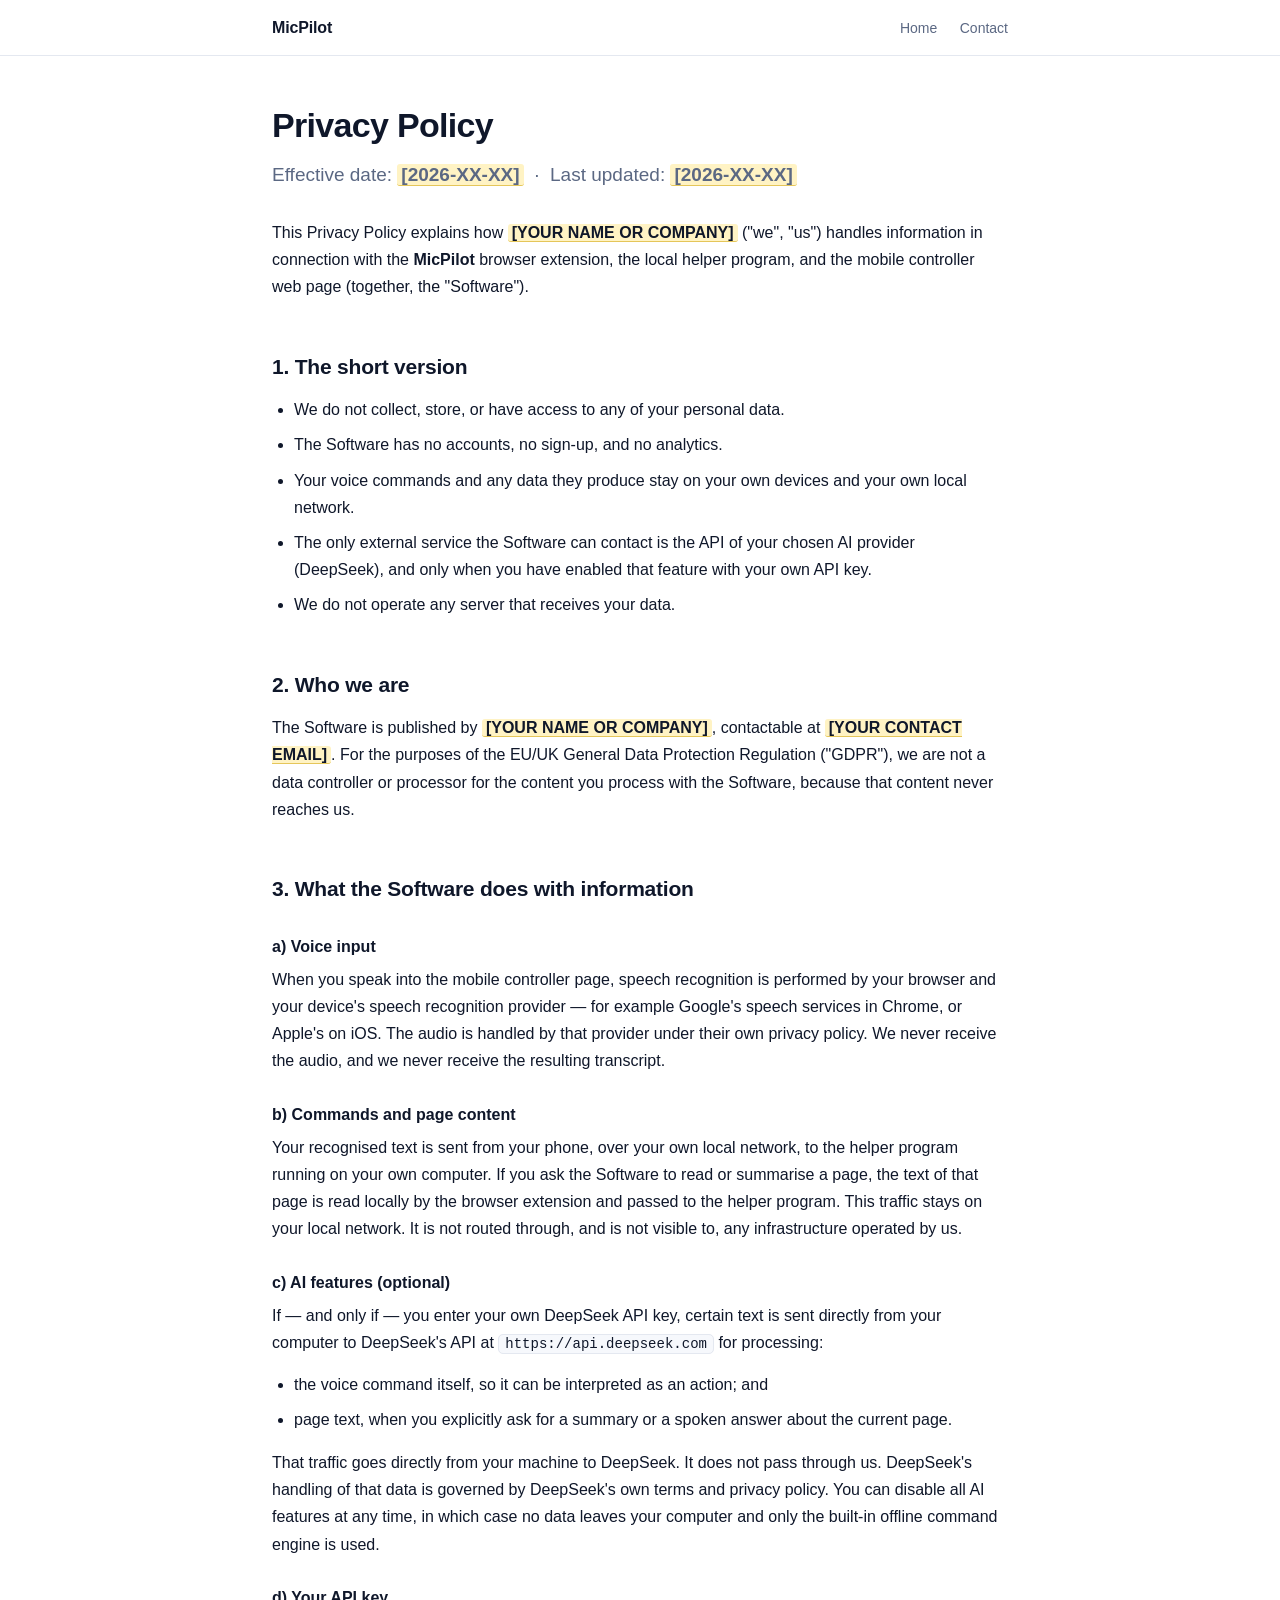
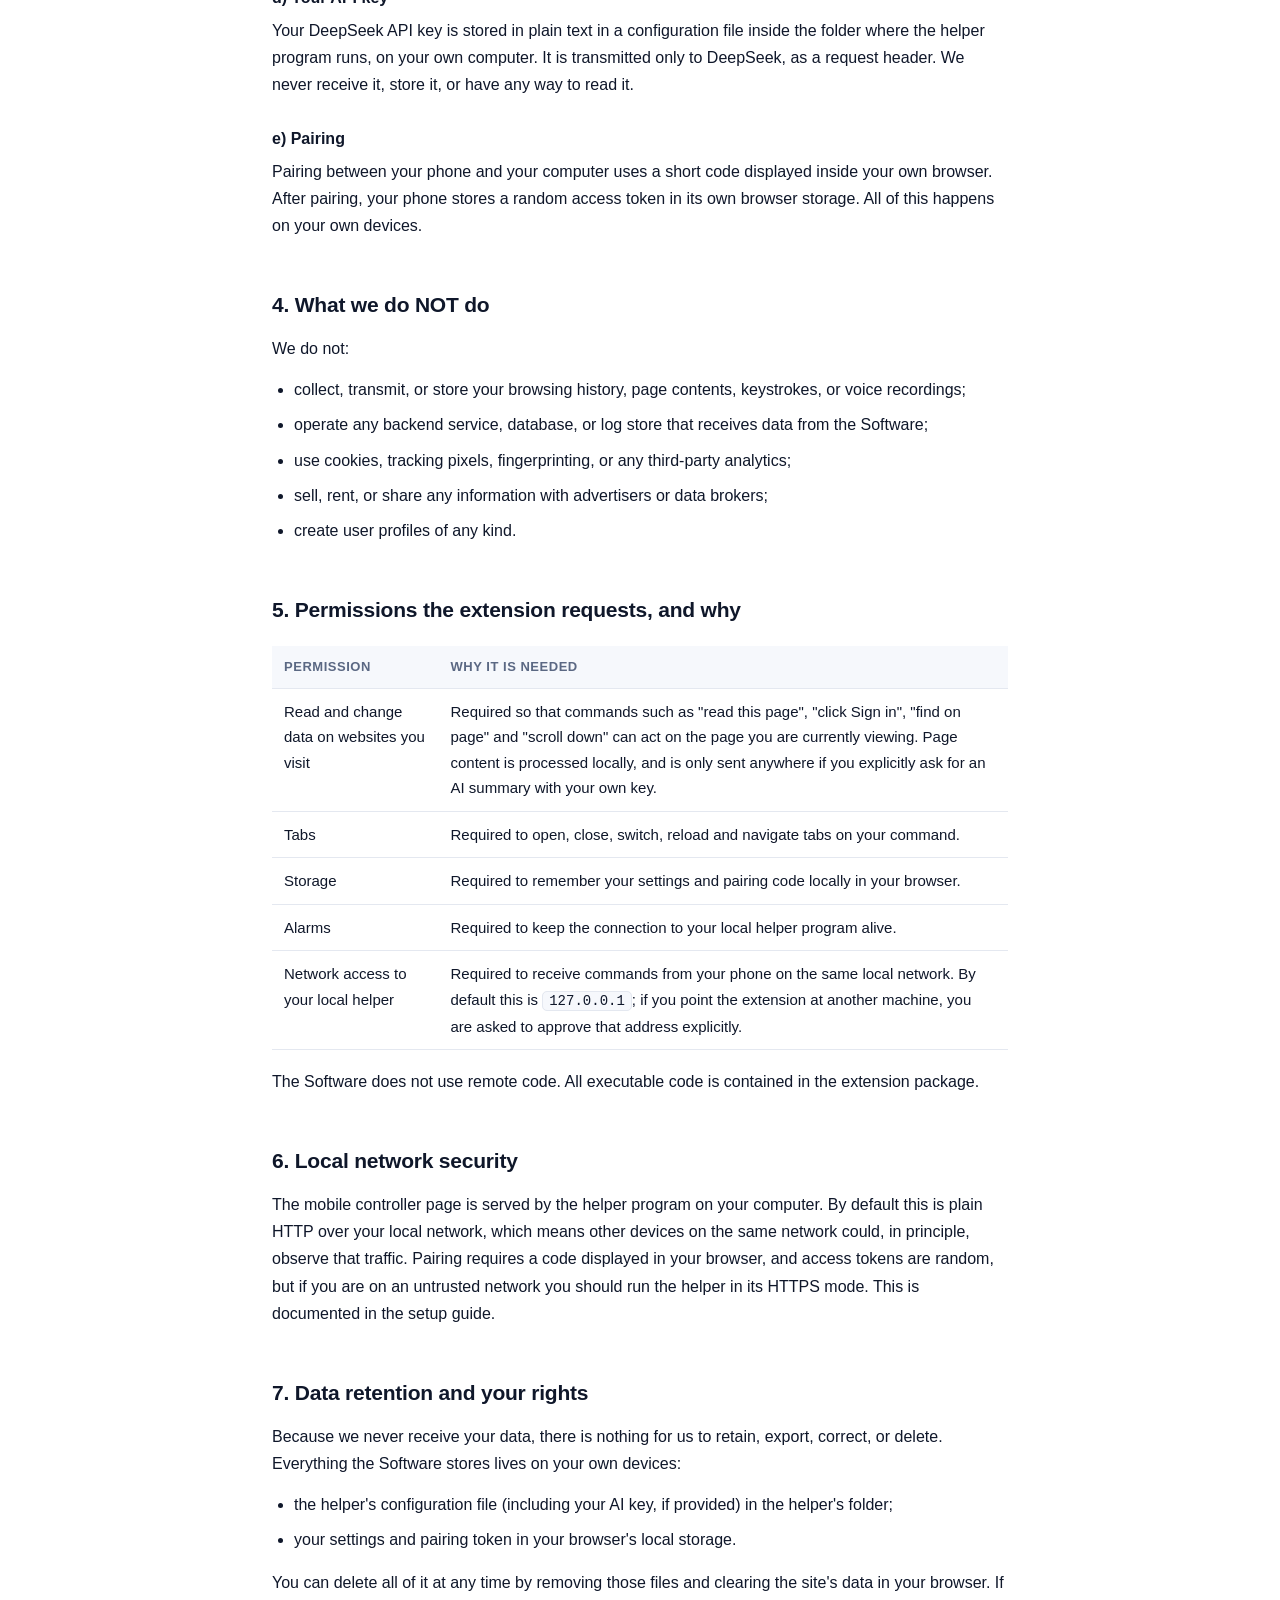
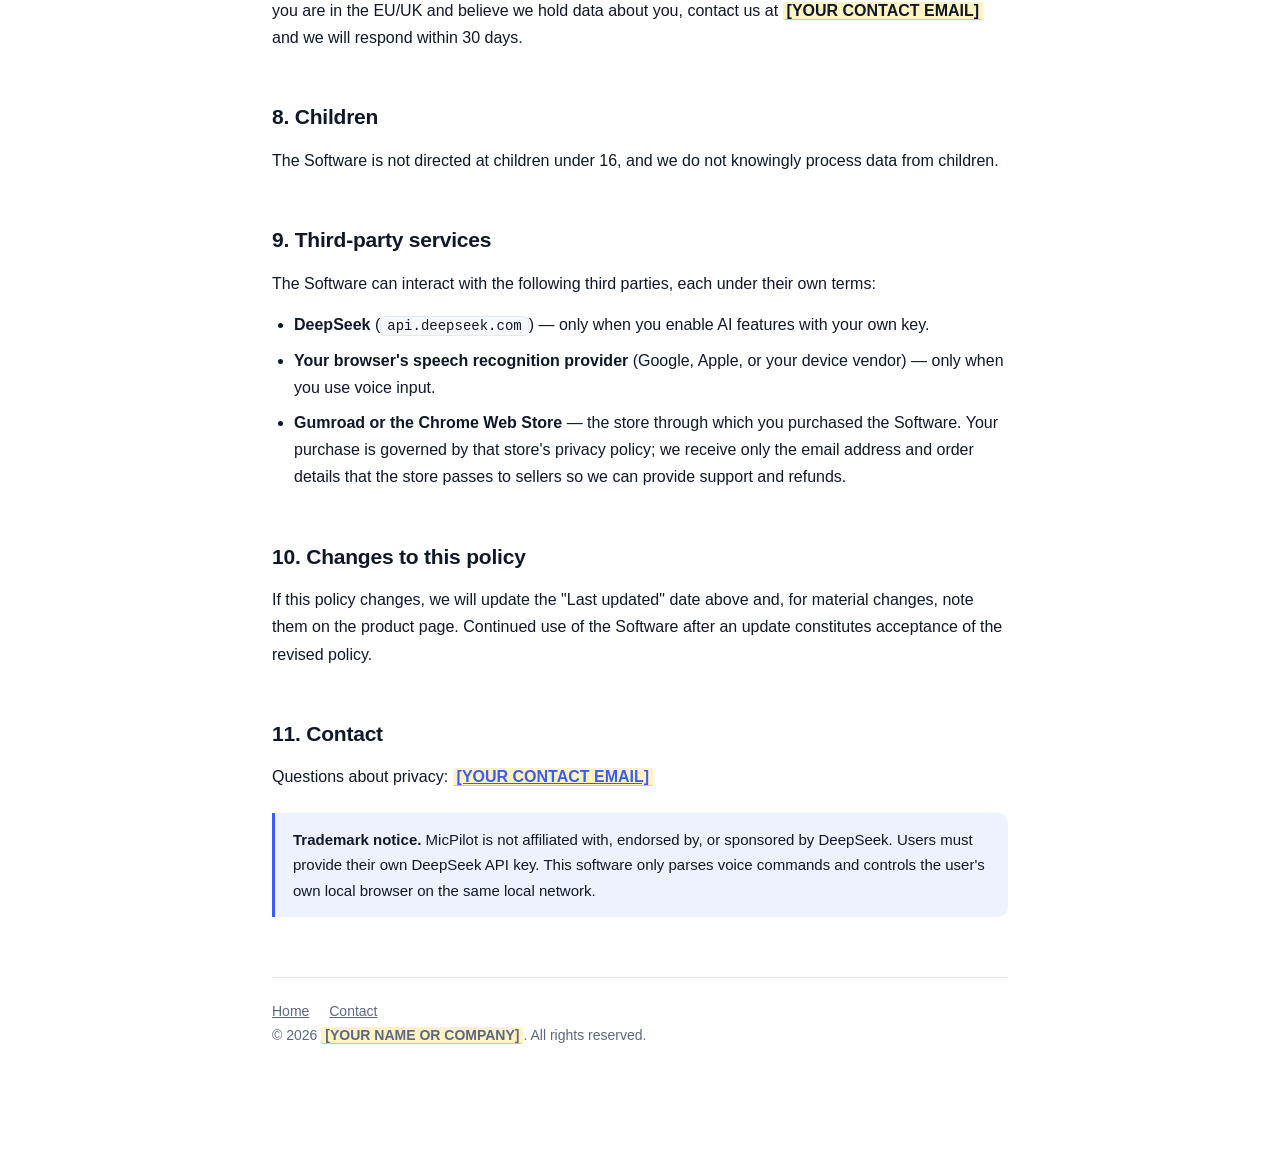
==== privacy.html @ facfee98 "Add MicPilot product page and privacy policy" ====
<!doctype html>
<html lang="en">
  <head>
    <meta charset="utf-8" />
    <meta name="viewport" content="width=device-width, initial-scale=1" />
    <title>Privacy Policy — MicPilot</title>
    <meta name="description" content="MicPilot privacy policy: no servers, no analytics, no data collection. Your voice commands and page content never leave your own devices." />
    <link rel="stylesheet" href="style.css" />
  </head>
  <!--
    BEFORE PUBLISHING, replace every highlighted placeholder:
      [YOUR NAME OR COMPANY]
      [YOUR CONTACT EMAIL]
      [2026-XX-XX]  (effective date and last-updated date)
      [PRODUCT NAME] if you rename the product
    Then delete this comment block.
  -->
  <body>
    <header class="site">
      <div class="inner">
        <span class="brand">MicPilot</span>
        <nav>
          <a href="index.html">Home</a>
          <a href="mailto:[YOUR CONTACT EMAIL]">Contact</a>
        </nav>
      </div>
    </header>

    <main class="wrap">
      <h1>Privacy Policy</h1>
      <p class="lede">
        Effective date: <span class="placeholder">[2026-XX-XX]</span> &nbsp;·&nbsp;
        Last updated: <span class="placeholder">[2026-XX-XX]</span>
      </p>

      <p>
        This Privacy Policy explains how <span class="placeholder">[YOUR NAME OR COMPANY]</span>
        ("we", "us") handles information in connection with the <strong>MicPilot</strong> browser
        extension, the local helper program, and the mobile controller web page (together, the
        "Software").
      </p>

      <h2>1. The short version</h2>
      <ul>
        <li>We do not collect, store, or have access to any of your personal data.</li>
        <li>The Software has no accounts, no sign-up, and no analytics.</li>
        <li>Your voice commands and any data they produce stay on your own devices and your own local network.</li>
        <li>The only external service the Software can contact is the API of your chosen AI provider (DeepSeek), and only when you have enabled that feature with your own API key.</li>
        <li>We do not operate any server that receives your data.</li>
      </ul>

      <h2>2. Who we are</h2>
      <p>
        The Software is published by <span class="placeholder">[YOUR NAME OR COMPANY]</span>,
        contactable at <span class="placeholder">[YOUR CONTACT EMAIL]</span>. For the purposes of the
        EU/UK General Data Protection Regulation ("GDPR"), we are not a data controller or processor for
        the content you process with the Software, because that content never reaches us.
      </p>

      <h2>3. What the Software does with information</h2>

      <h3>a) Voice input</h3>
      <p>
        When you speak into the mobile controller page, speech recognition is performed by your browser
        and your device's speech recognition provider — for example Google's speech services in Chrome, or
        Apple's on iOS. The audio is handled by that provider under their own privacy policy. We never
        receive the audio, and we never receive the resulting transcript.
      </p>

      <h3>b) Commands and page content</h3>
      <p>
        Your recognised text is sent from your phone, over your own local network, to the helper program
        running on your own computer. If you ask the Software to read or summarise a page, the text of
        that page is read locally by the browser extension and passed to the helper program. This traffic
        stays on your local network. It is not routed through, and is not visible to, any infrastructure
        operated by us.
      </p>

      <h3>c) AI features (optional)</h3>
      <p>
        If — and only if — you enter your own DeepSeek API key, certain text is sent directly from your
        computer to DeepSeek's API at <code>https://api.deepseek.com</code> for processing:
      </p>
      <ul>
        <li>the voice command itself, so it can be interpreted as an action; and</li>
        <li>page text, when you explicitly ask for a summary or a spoken answer about the current page.</li>
      </ul>
      <p>
        That traffic goes directly from your machine to DeepSeek. It does not pass through us. DeepSeek's
        handling of that data is governed by DeepSeek's own terms and privacy policy. You can disable all
        AI features at any time, in which case no data leaves your computer and only the built-in offline
        command engine is used.
      </p>

      <h3>d) Your API key</h3>
      <p>
        Your DeepSeek API key is stored in plain text in a configuration file inside the folder where the
        helper program runs, on your own computer. It is transmitted only to DeepSeek, as a request
        header. We never receive it, store it, or have any way to read it.
      </p>

      <h3>e) Pairing</h3>
      <p>
        Pairing between your phone and your computer uses a short code displayed inside your own browser.
        After pairing, your phone stores a random access token in its own browser storage. All of this
        happens on your own devices.
      </p>

      <h2>4. What we do NOT do</h2>
      <p>We do not:</p>
      <ul>
        <li>collect, transmit, or store your browsing history, page contents, keystrokes, or voice recordings;</li>
        <li>operate any backend service, database, or log store that receives data from the Software;</li>
        <li>use cookies, tracking pixels, fingerprinting, or any third-party analytics;</li>
        <li>sell, rent, or share any information with advertisers or data brokers;</li>
        <li>create user profiles of any kind.</li>
      </ul>

      <h2>5. Permissions the extension requests, and why</h2>
      <table>
        <thead>
          <tr>
            <th>Permission</th>
            <th>Why it is needed</th>
          </tr>
        </thead>
        <tbody>
          <tr>
            <td>Read and change data on websites you visit</td>
            <td>
              Required so that commands such as "read this page", "click Sign in", "find on page" and
              "scroll down" can act on the page you are currently viewing. Page content is processed
              locally, and is only sent anywhere if you explicitly ask for an AI summary with your own key.
            </td>
          </tr>
          <tr>
            <td>Tabs</td>
            <td>Required to open, close, switch, reload and navigate tabs on your command.</td>
          </tr>
          <tr>
            <td>Storage</td>
            <td>Required to remember your settings and pairing code locally in your browser.</td>
          </tr>
          <tr>
            <td>Alarms</td>
            <td>Required to keep the connection to your local helper program alive.</td>
          </tr>
          <tr>
            <td>Network access to your local helper</td>
            <td>
              Required to receive commands from your phone on the same local network. By default this is
              <code>127.0.0.1</code>; if you point the extension at another machine, you are asked to
              approve that address explicitly.
            </td>
          </tr>
        </tbody>
      </table>
      <p>
        The Software does not use remote code. All executable code is contained in the extension package.
      </p>

      <h2>6. Local network security</h2>
      <p>
        The mobile controller page is served by the helper program on your computer. By default this is
        plain HTTP over your local network, which means other devices on the same network could, in
        principle, observe that traffic. Pairing requires a code displayed in your browser, and access
        tokens are random, but if you are on an untrusted network you should run the helper in its HTTPS
        mode. This is documented in the setup guide.
      </p>

      <h2>7. Data retention and your rights</h2>
      <p>
        Because we never receive your data, there is nothing for us to retain, export, correct, or delete.
        Everything the Software stores lives on your own devices:
      </p>
      <ul>
        <li>the helper's configuration file (including your AI key, if provided) in the helper's folder;</li>
        <li>your settings and pairing token in your browser's local storage.</li>
      </ul>
      <p>
        You can delete all of it at any time by removing those files and clearing the site's data in your
        browser. If you are in the EU/UK and believe we hold data about you, contact us at
        <span class="placeholder">[YOUR CONTACT EMAIL]</span> and we will respond within 30 days.
      </p>

      <h2>8. Children</h2>
      <p>
        The Software is not directed at children under 16, and we do not knowingly process data from
        children.
      </p>

      <h2>9. Third-party services</h2>
      <p>The Software can interact with the following third parties, each under their own terms:</p>
      <ul>
        <li>
          <strong>DeepSeek</strong> (<code>api.deepseek.com</code>) — only when you enable AI features
          with your own key.
        </li>
        <li>
          <strong>Your browser's speech recognition provider</strong> (Google, Apple, or your device
          vendor) — only when you use voice input.
        </li>
        <li>
          <strong>Gumroad or the Chrome Web Store</strong> — the store through which you purchased the
          Software. Your purchase is governed by that store's privacy policy; we receive only the email
          address and order details that the store passes to sellers so we can provide support and
          refunds.
        </li>
      </ul>

      <h2>10. Changes to this policy</h2>
      <p>
        If this policy changes, we will update the "Last updated" date above and, for material changes,
        note them on the product page. Continued use of the Software after an update constitutes
        acceptance of the revised policy.
      </p>

      <h2>11. Contact</h2>
      <p>
        Questions about privacy:
        <a href="mailto:[YOUR CONTACT EMAIL]"><span class="placeholder">[YOUR CONTACT EMAIL]</span></a>
      </p>

      <div class="notice">
        <strong>Trademark notice.</strong> MicPilot is not affiliated with, endorsed by, or sponsored by
        DeepSeek. Users must provide their own DeepSeek API key. This software only parses voice commands
        and controls the user's own local browser on the same local network.
      </div>

      <footer class="site">
        <a href="index.html">Home</a>
        <a href="mailto:[YOUR CONTACT EMAIL]">Contact</a>
        <p class="small">© <span id="year">2026</span> <span class="placeholder">[YOUR NAME OR COMPANY]</span>. All rights reserved.</p>
      </footer>
    </main>

    <script>
      document.getElementById('year').textContent = new Date().getFullYear();
    </script>
  </body>
</html>
---- style.css ----
:root {
  --ink: #0f172a;
  --muted: #5b6883;
  --line: #e4e8f0;
  --bg: #ffffff;
  --soft: #f6f8fc;
  --accent: #3b5bfd;
  --accent-soft: #eef2ff;
  --mark: #fff3c4;
}

* {
  box-sizing: border-box;
}

html {
  scroll-behavior: smooth;
}

body {
  margin: 0;
  background: var(--bg);
  color: var(--ink);
  font-family: -apple-system, BlinkMacSystemFont, 'Segoe UI', Roboto, 'Helvetica Neue', Arial, sans-serif;
  font-size: 16px;
  line-height: 1.7;
  -webkit-font-smoothing: antialiased;
}

.wrap {
  max-width: 780px;
  margin: 0 auto;
  padding: 40px 22px 90px;
}

header.site {
  border-bottom: 1px solid var(--line);
  background: rgba(255, 255, 255, 0.9);
  backdrop-filter: blur(8px);
  position: sticky;
  top: 0;
  z-index: 10;
}

header.site .inner {
  max-width: 780px;
  margin: 0 auto;
  padding: 14px 22px;
  display: flex;
  align-items: center;
  justify-content: space-between;
  gap: 16px;
}

.brand {
  font-weight: 700;
  letter-spacing: -0.01em;
}

nav a {
  color: var(--muted);
  text-decoration: none;
  font-size: 14px;
  margin-left: 18px;
}

nav a:hover {
  color: var(--accent);
}

h1 {
  font-size: 34px;
  line-height: 1.25;
  letter-spacing: -0.02em;
  margin: 8px 0 12px;
}

h2 {
  font-size: 21px;
  letter-spacing: -0.01em;
  margin: 40px 0 12px;
  padding-top: 8px;
}

h3 {
  font-size: 16px;
  margin: 26px 0 6px;
}

p {
  margin: 0 0 14px;
}

.lede {
  font-size: 19px;
  color: var(--muted);
  margin-bottom: 28px;
}

.muted {
  color: var(--muted);
}

.small {
  font-size: 14px;
}

ul,
ol {
  padding-left: 22px;
  margin: 0 0 16px;
}

li {
  margin-bottom: 8px;
}

li > strong {
  color: var(--ink);
}

a {
  color: var(--accent);
}

.cta-row {
  display: flex;
  flex-wrap: wrap;
  gap: 12px;
  margin: 28px 0 8px;
}

.btn {
  display: inline-block;
  padding: 13px 24px;
  border-radius: 11px;
  font-weight: 600;
  font-size: 15px;
  text-decoration: none;
  border: 1px solid transparent;
}

.btn.primary {
  background: var(--accent);
  color: #fff;
}

.btn.ghost {
  border-color: var(--line);
  color: var(--ink);
  background: #fff;
}

.card {
  background: var(--soft);
  border: 1px solid var(--line);
  border-radius: 14px;
  padding: 20px 22px;
  margin: 22px 0;
}

.card h3 {
  margin-top: 0;
}

.grid {
  display: grid;
  grid-template-columns: repeat(auto-fit, minmax(220px, 1fr));
  gap: 14px;
  margin: 20px 0;
}

.grid .card {
  margin: 0;
}

.pill {
  display: inline-block;
  background: var(--accent-soft);
  color: var(--accent);
  border-radius: 999px;
  padding: 3px 12px;
  font-size: 13px;
  font-weight: 600;
  margin-bottom: 14px;
}

.placeholder {
  background: var(--mark);
  border-bottom: 1px solid #e5c65a;
  padding: 0 4px;
  border-radius: 3px;
  font-weight: 600;
}

.notice {
  border-left: 3px solid var(--accent);
  background: var(--accent-soft);
  padding: 14px 18px;
  border-radius: 0 10px 10px 0;
  margin: 22px 0;
  font-size: 15px;
}

table {
  width: 100%;
  border-collapse: collapse;
  margin: 18px 0;
  font-size: 15px;
}

th,
td {
  text-align: left;
  padding: 10px 12px;
  border-bottom: 1px solid var(--line);
  vertical-align: top;
}

th {
  background: var(--soft);
  font-size: 13px;
  text-transform: uppercase;
  letter-spacing: 0.04em;
  color: var(--muted);
}

code {
  background: var(--soft);
  border: 1px solid var(--line);
  border-radius: 5px;
  padding: 1px 6px;
  font-size: 14px;
  font-family: ui-monospace, SFMono-Regular, Menlo, Consolas, monospace;
}

footer.site {
  border-top: 1px solid var(--line);
  margin-top: 60px;
  padding-top: 22px;
  color: var(--muted);
  font-size: 14px;
}

footer.site a {
  color: var(--muted);
  margin-right: 16px;
}

@media (max-width: 560px) {
  h1 {
    font-size: 27px;
  }
  .lede {
    font-size: 17px;
  }
  .wrap {
    padding: 28px 18px 70px;
  }
  nav a {
    margin-left: 12px;
  }
}
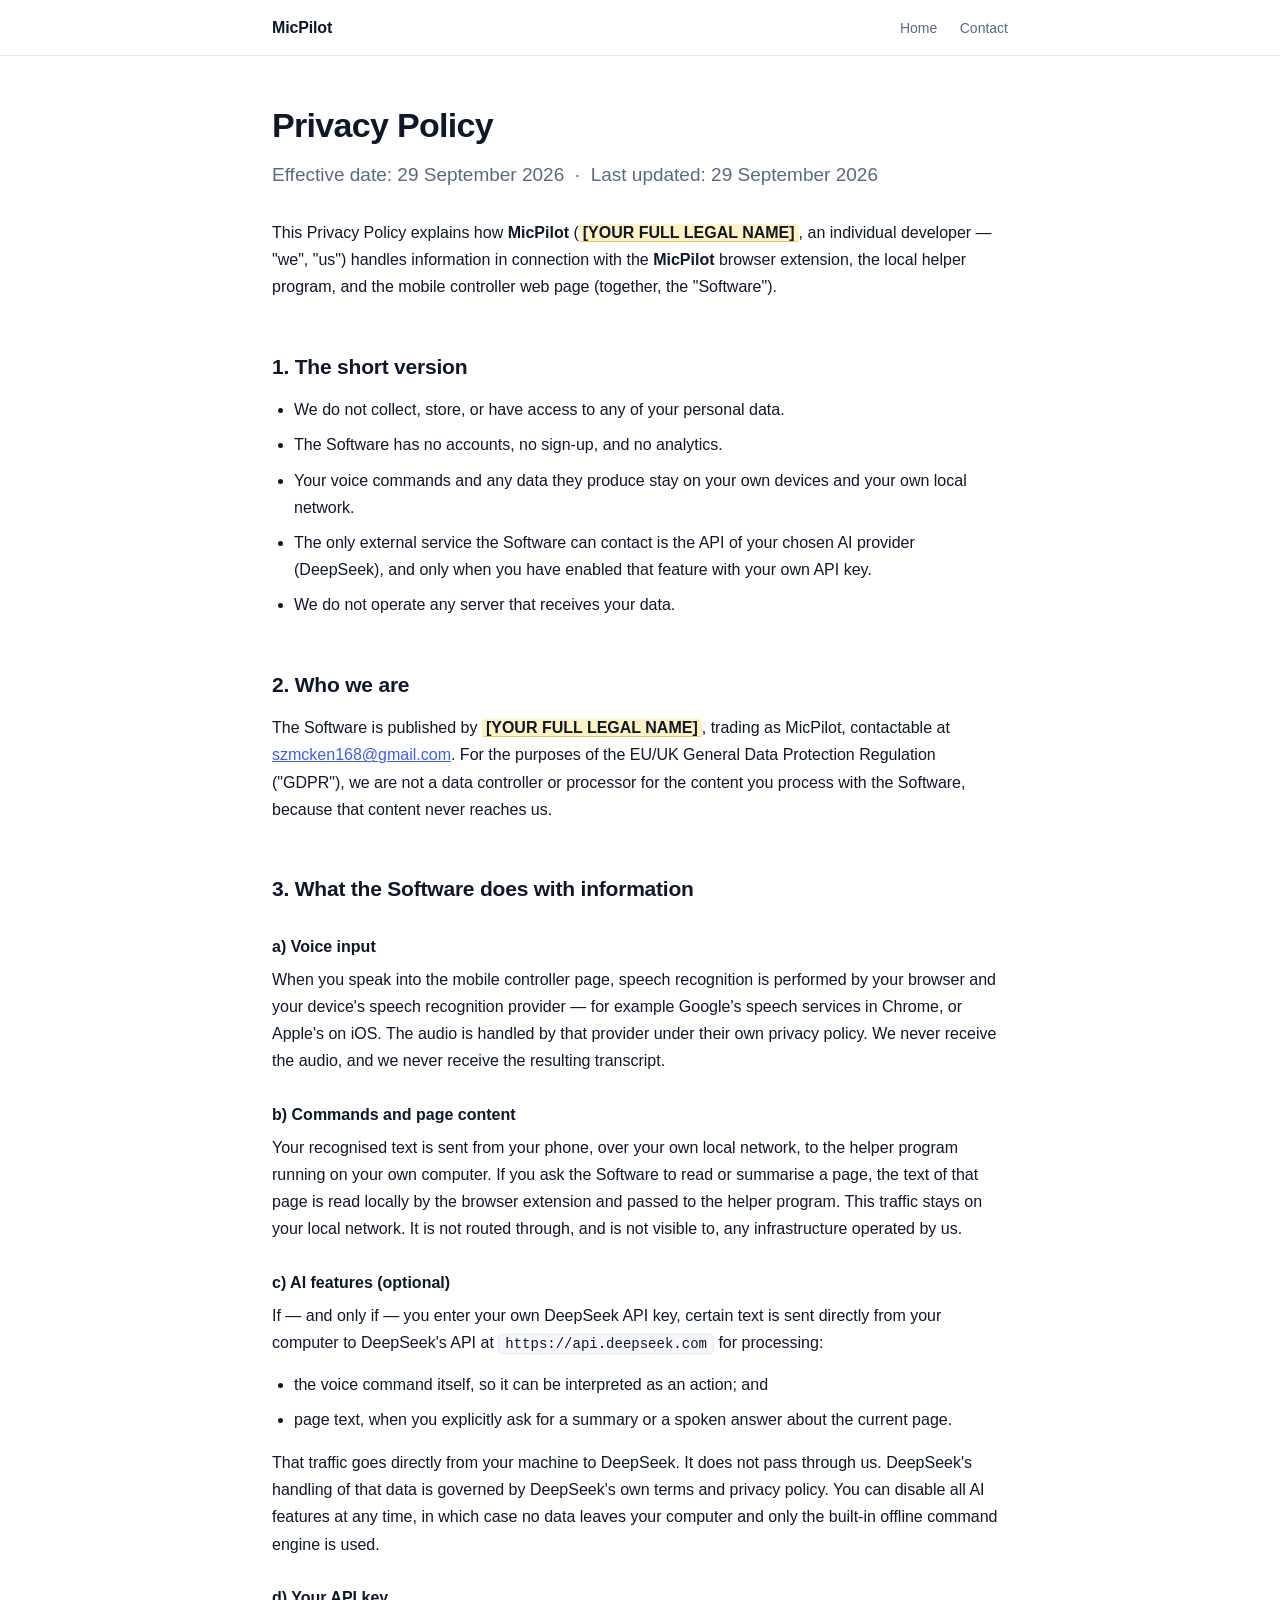
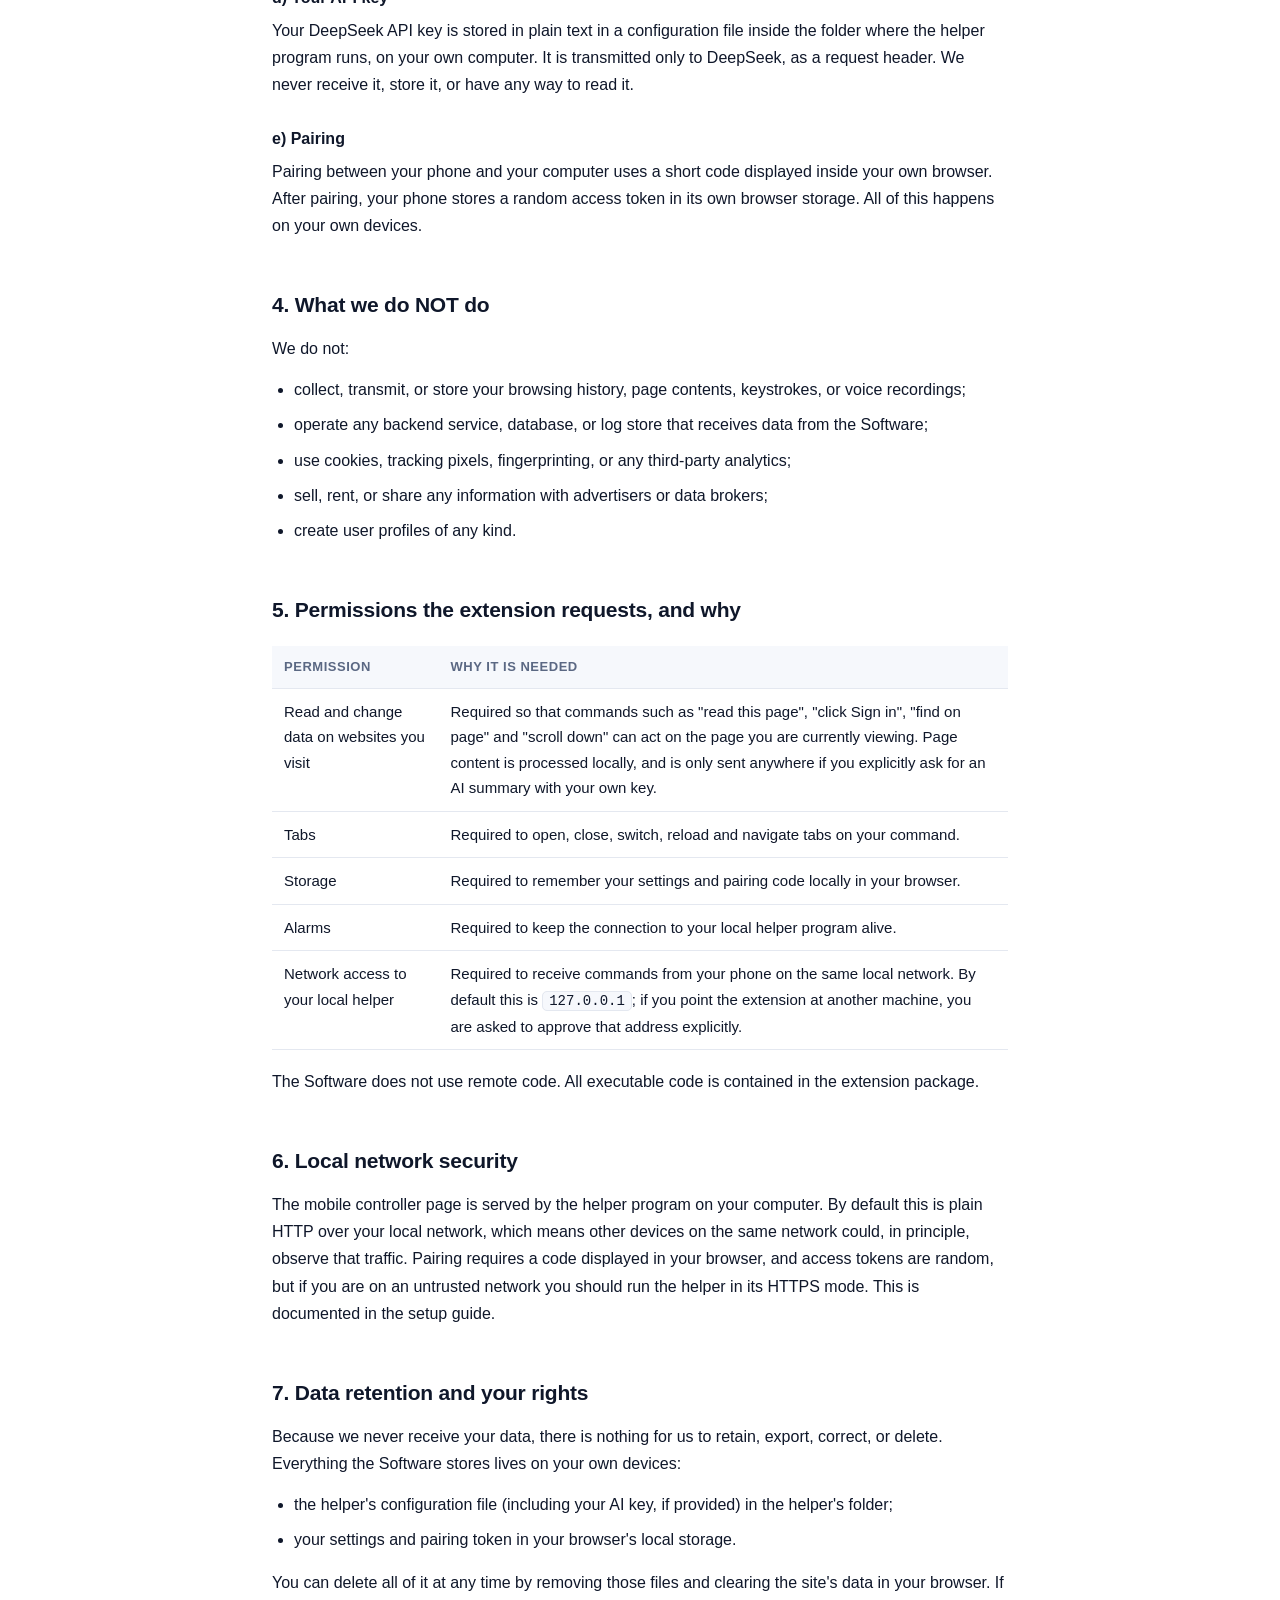
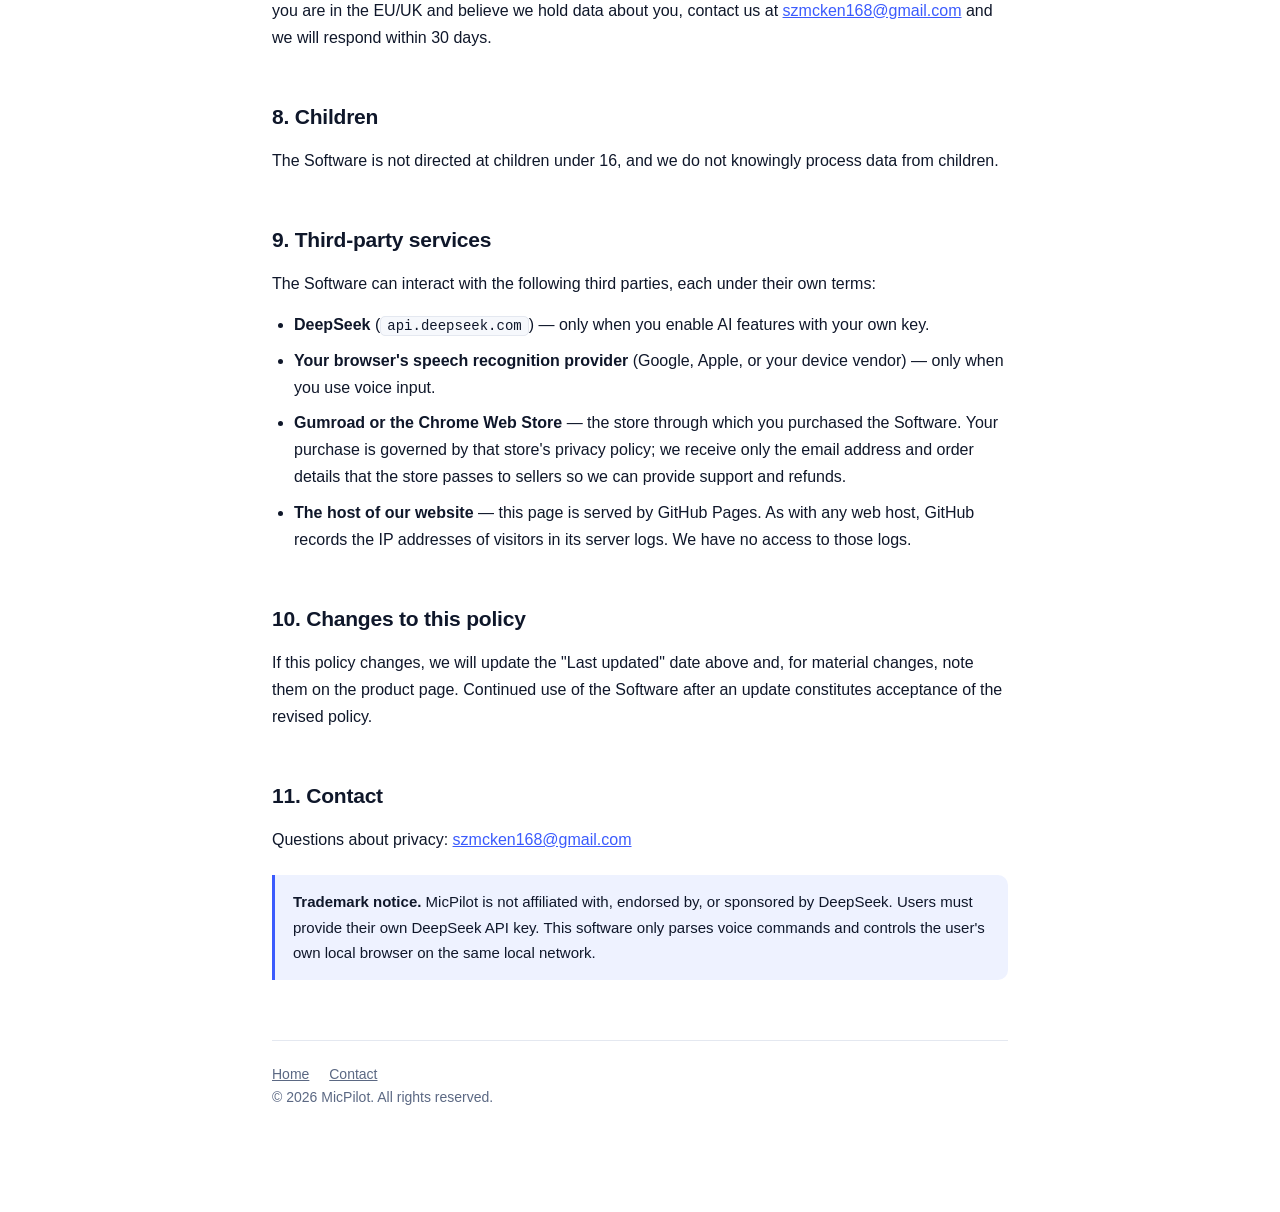
==== commit 81c9b35c: "Fill in publisher contact and refund terms; add web host disclosure" ====
--- a/privacy.html
+++ b/privacy.html
@@ -7,21 +7,13 @@
     <meta name="description" content="MicPilot privacy policy: no servers, no analytics, no data collection. Your voice commands and page content never leave your own devices." />
     <link rel="stylesheet" href="style.css" />
   </head>
-  <!--
-    BEFORE PUBLISHING, replace every highlighted placeholder:
-      [YOUR NAME OR COMPANY]
-      [YOUR CONTACT EMAIL]
-      [2026-XX-XX]  (effective date and last-updated date)
-      [PRODUCT NAME] if you rename the product
-    Then delete this comment block.
-  -->
   <body>
     <header class="site">
       <div class="inner">
         <span class="brand">MicPilot</span>
         <nav>
           <a href="index.html">Home</a>
-          <a href="mailto:[YOUR CONTACT EMAIL]">Contact</a>
+          <a href="mailto:szmcken168@gmail.com">Contact</a>
         </nav>
       </div>
     </header>
@@ -29,13 +21,14 @@
     <main class="wrap">
       <h1>Privacy Policy</h1>
       <p class="lede">
-        Effective date: <span class="placeholder">[2026-XX-XX]</span> &nbsp;·&nbsp;
-        Last updated: <span class="placeholder">[2026-XX-XX]</span>
-      </p>
-
-      <p>
-        This Privacy Policy explains how <span class="placeholder">[YOUR NAME OR COMPANY]</span>
-        ("we", "us") handles information in connection with the <strong>MicPilot</strong> browser
+        Effective date: 29 September 2026 &nbsp;·&nbsp;
+        Last updated: 29 September 2026
+      </p>
+
+      <p>
+        This Privacy Policy explains how <strong>MicPilot</strong>
+        (<span class="placeholder">[YOUR FULL LEGAL NAME]</span>, an individual developer — "we", "us")
+        handles information in connection with the <strong>MicPilot</strong> browser
         extension, the local helper program, and the mobile controller web page (together, the
         "Software").
       </p>
@@ -51,8 +44,9 @@
 
       <h2>2. Who we are</h2>
       <p>
-        The Software is published by <span class="placeholder">[YOUR NAME OR COMPANY]</span>,
-        contactable at <span class="placeholder">[YOUR CONTACT EMAIL]</span>. For the purposes of the
+        The Software is published by <span class="placeholder">[YOUR FULL LEGAL NAME]</span>,
+        trading as MicPilot, contactable at <a href="mailto:szmcken168@gmail.com">szmcken168@gmail.com</a>.
+        For the purposes of the
         EU/UK General Data Protection Regulation ("GDPR"), we are not a data controller or processor for
         the content you process with the Software, because that content never reaches us.
       </p>
@@ -180,7 +174,7 @@
       <p>
         You can delete all of it at any time by removing those files and clearing the site's data in your
         browser. If you are in the EU/UK and believe we hold data about you, contact us at
-        <span class="placeholder">[YOUR CONTACT EMAIL]</span> and we will respond within 30 days.
+        <a href="mailto:szmcken168@gmail.com">szmcken168@gmail.com</a> and we will respond within 30 days.
       </p>
 
       <h2>8. Children</h2>
@@ -206,6 +200,11 @@
           address and order details that the store passes to sellers so we can provide support and
           refunds.
         </li>
+        <li>
+          <strong>The host of our website</strong> — this page is served by GitHub Pages. As with any
+          web host, GitHub records the IP addresses of visitors in its server logs. We have no access
+          to those logs.
+        </li>
       </ul>
 
       <h2>10. Changes to this policy</h2>
@@ -218,7 +217,7 @@
       <h2>11. Contact</h2>
       <p>
         Questions about privacy:
-        <a href="mailto:[YOUR CONTACT EMAIL]"><span class="placeholder">[YOUR CONTACT EMAIL]</span></a>
+        <a href="mailto:szmcken168@gmail.com">szmcken168@gmail.com</a>
       </p>
 
       <div class="notice">
@@ -229,8 +228,8 @@
 
       <footer class="site">
         <a href="index.html">Home</a>
-        <a href="mailto:[YOUR CONTACT EMAIL]">Contact</a>
-        <p class="small">© <span id="year">2026</span> <span class="placeholder">[YOUR NAME OR COMPANY]</span>. All rights reserved.</p>
+        <a href="mailto:szmcken168@gmail.com">Contact</a>
+        <p class="small">© <span id="year">2026</span> MicPilot. All rights reserved.</p>
       </footer>
     </main>
 
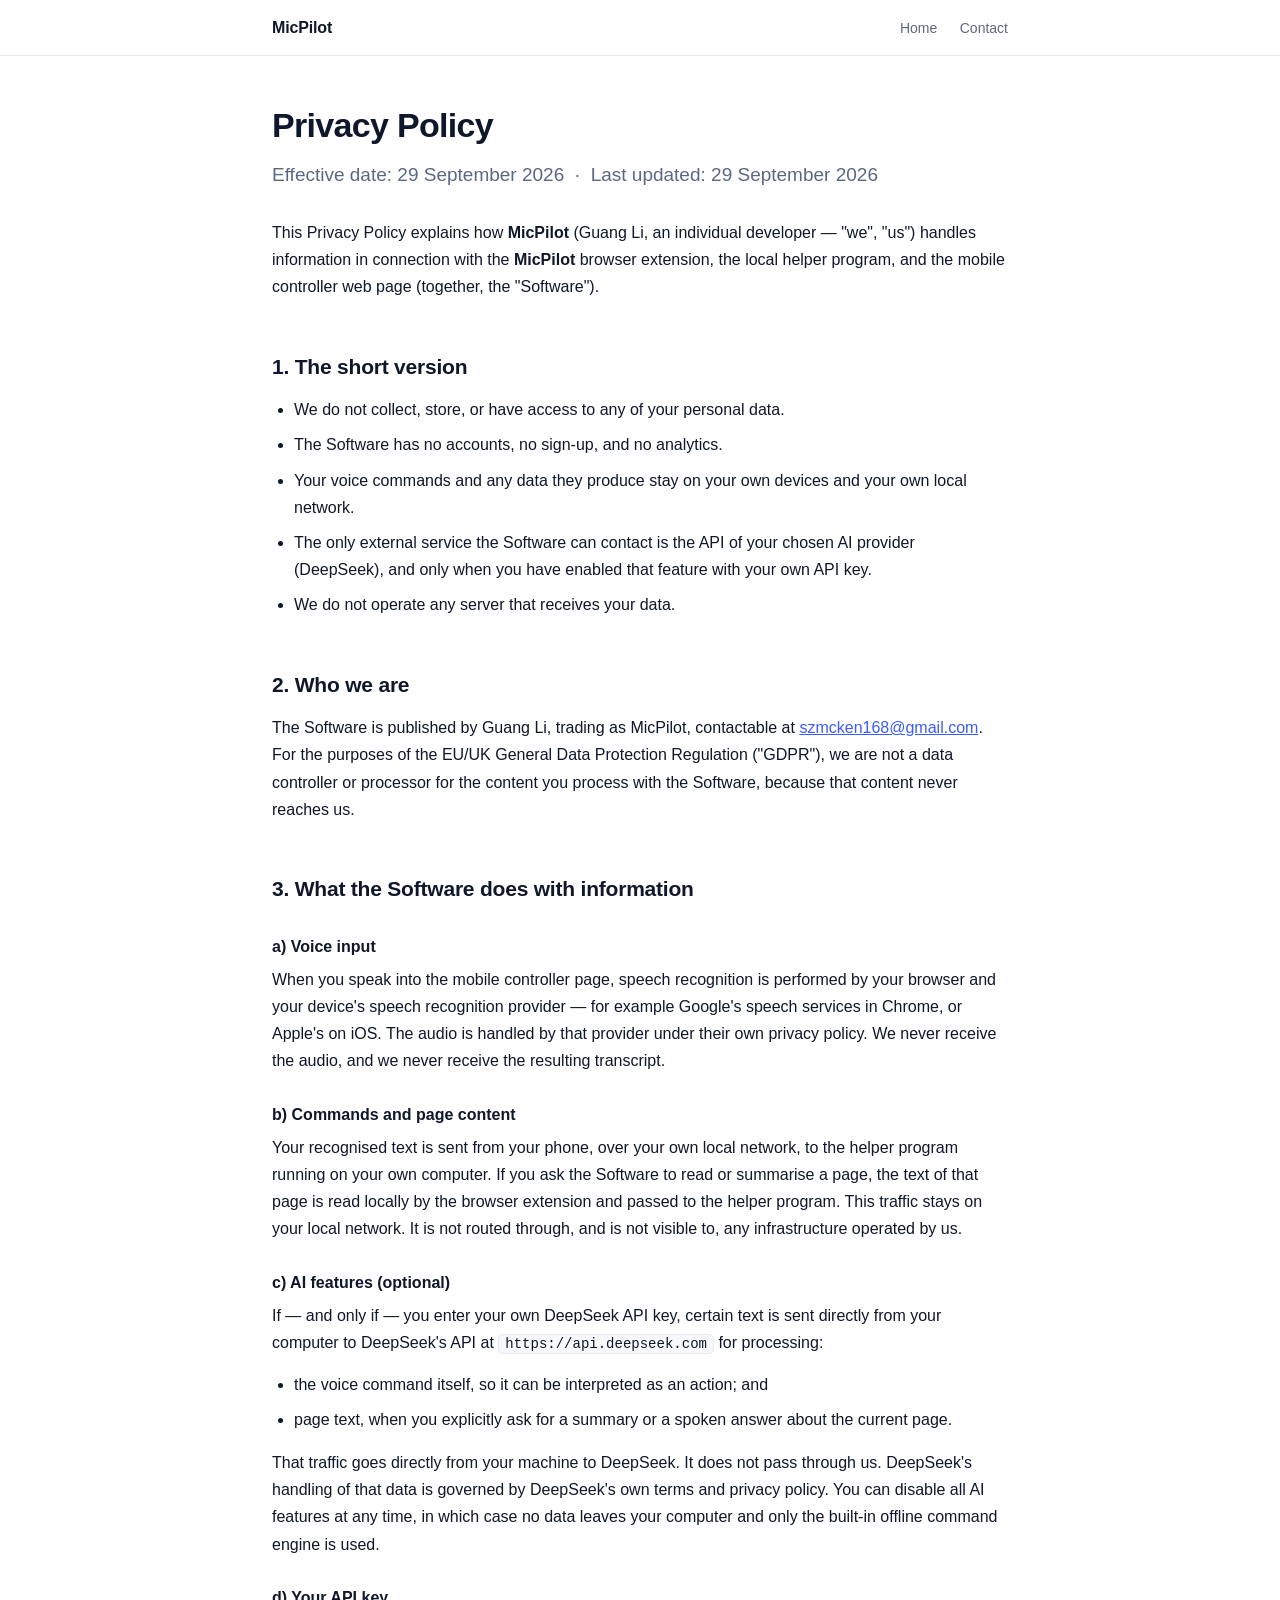
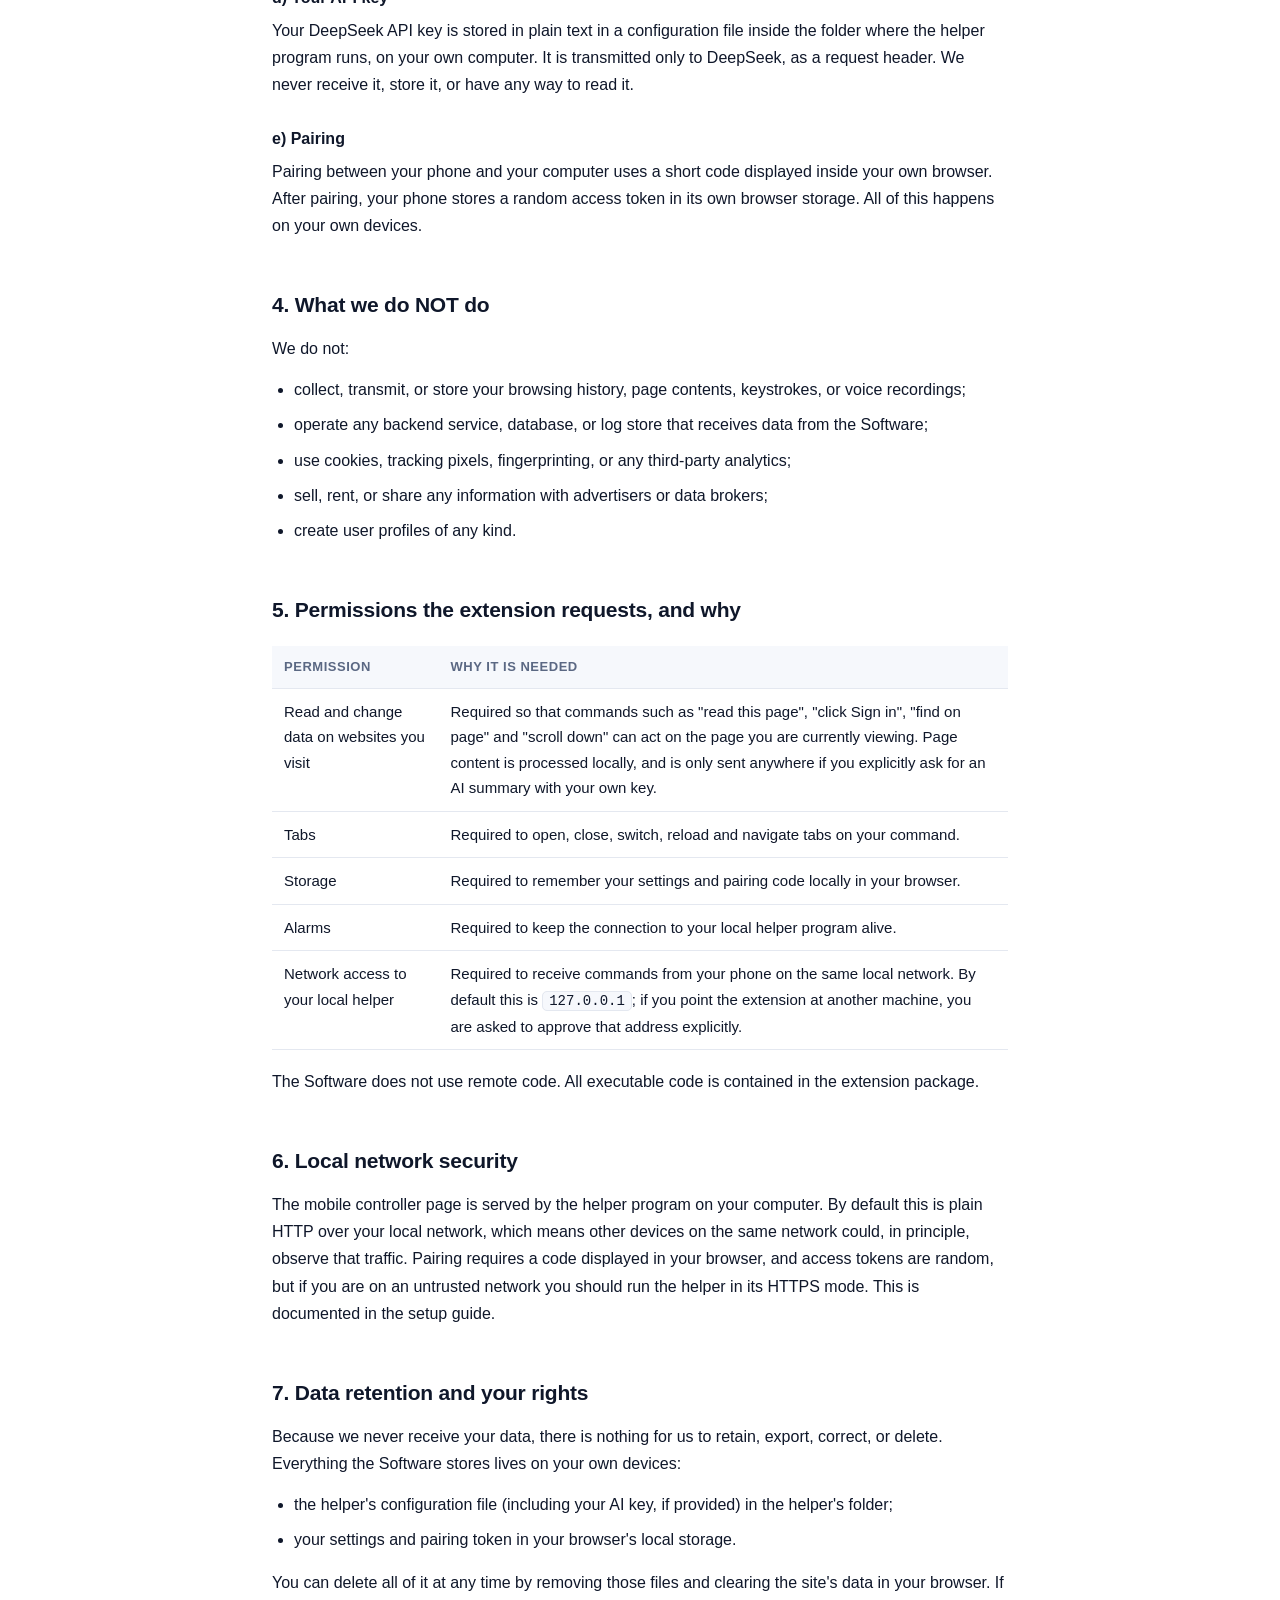
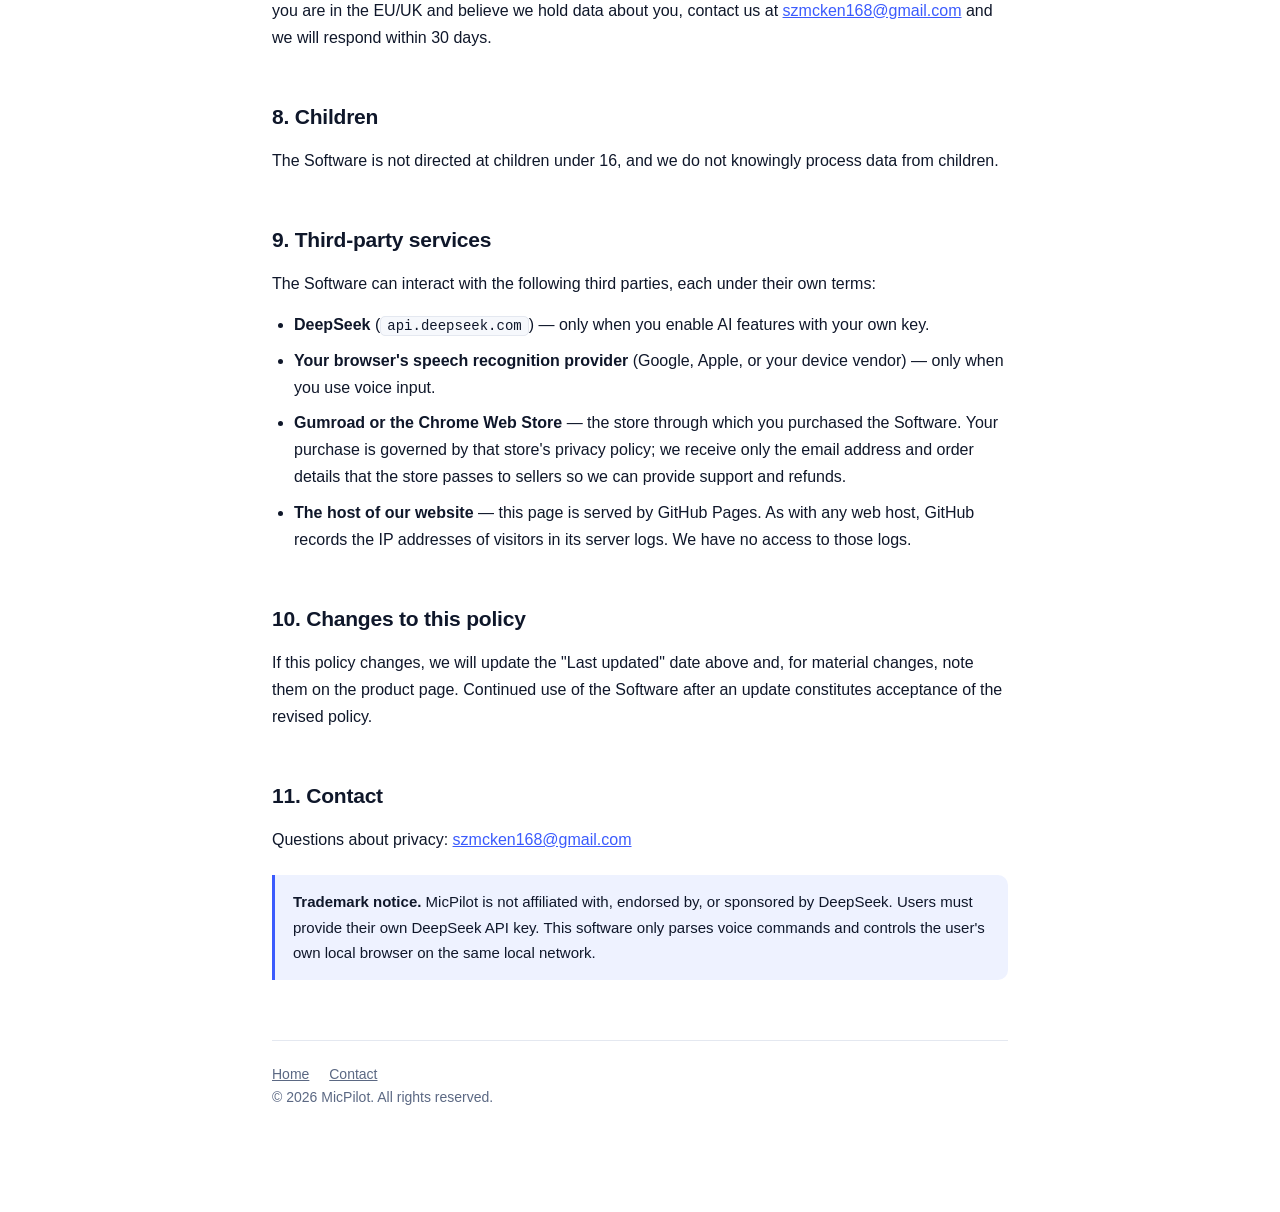
==== commit 3f393f05: "Fill in publisher name (Guang Li)" ====
--- a/privacy.html
+++ b/privacy.html
@@ -27,7 +27,7 @@
 
       <p>
         This Privacy Policy explains how <strong>MicPilot</strong>
-        (<span class="placeholder">[YOUR FULL LEGAL NAME]</span>, an individual developer — "we", "us")
+        (Guang Li, an individual developer — "we", "us")
         handles information in connection with the <strong>MicPilot</strong> browser
         extension, the local helper program, and the mobile controller web page (together, the
         "Software").
@@ -44,7 +44,7 @@
 
       <h2>2. Who we are</h2>
       <p>
-        The Software is published by <span class="placeholder">[YOUR FULL LEGAL NAME]</span>,
+        The Software is published by Guang Li,
         trading as MicPilot, contactable at <a href="mailto:szmcken168@gmail.com">szmcken168@gmail.com</a>.
         For the purposes of the
         EU/UK General Data Protection Regulation ("GDPR"), we are not a data controller or processor for
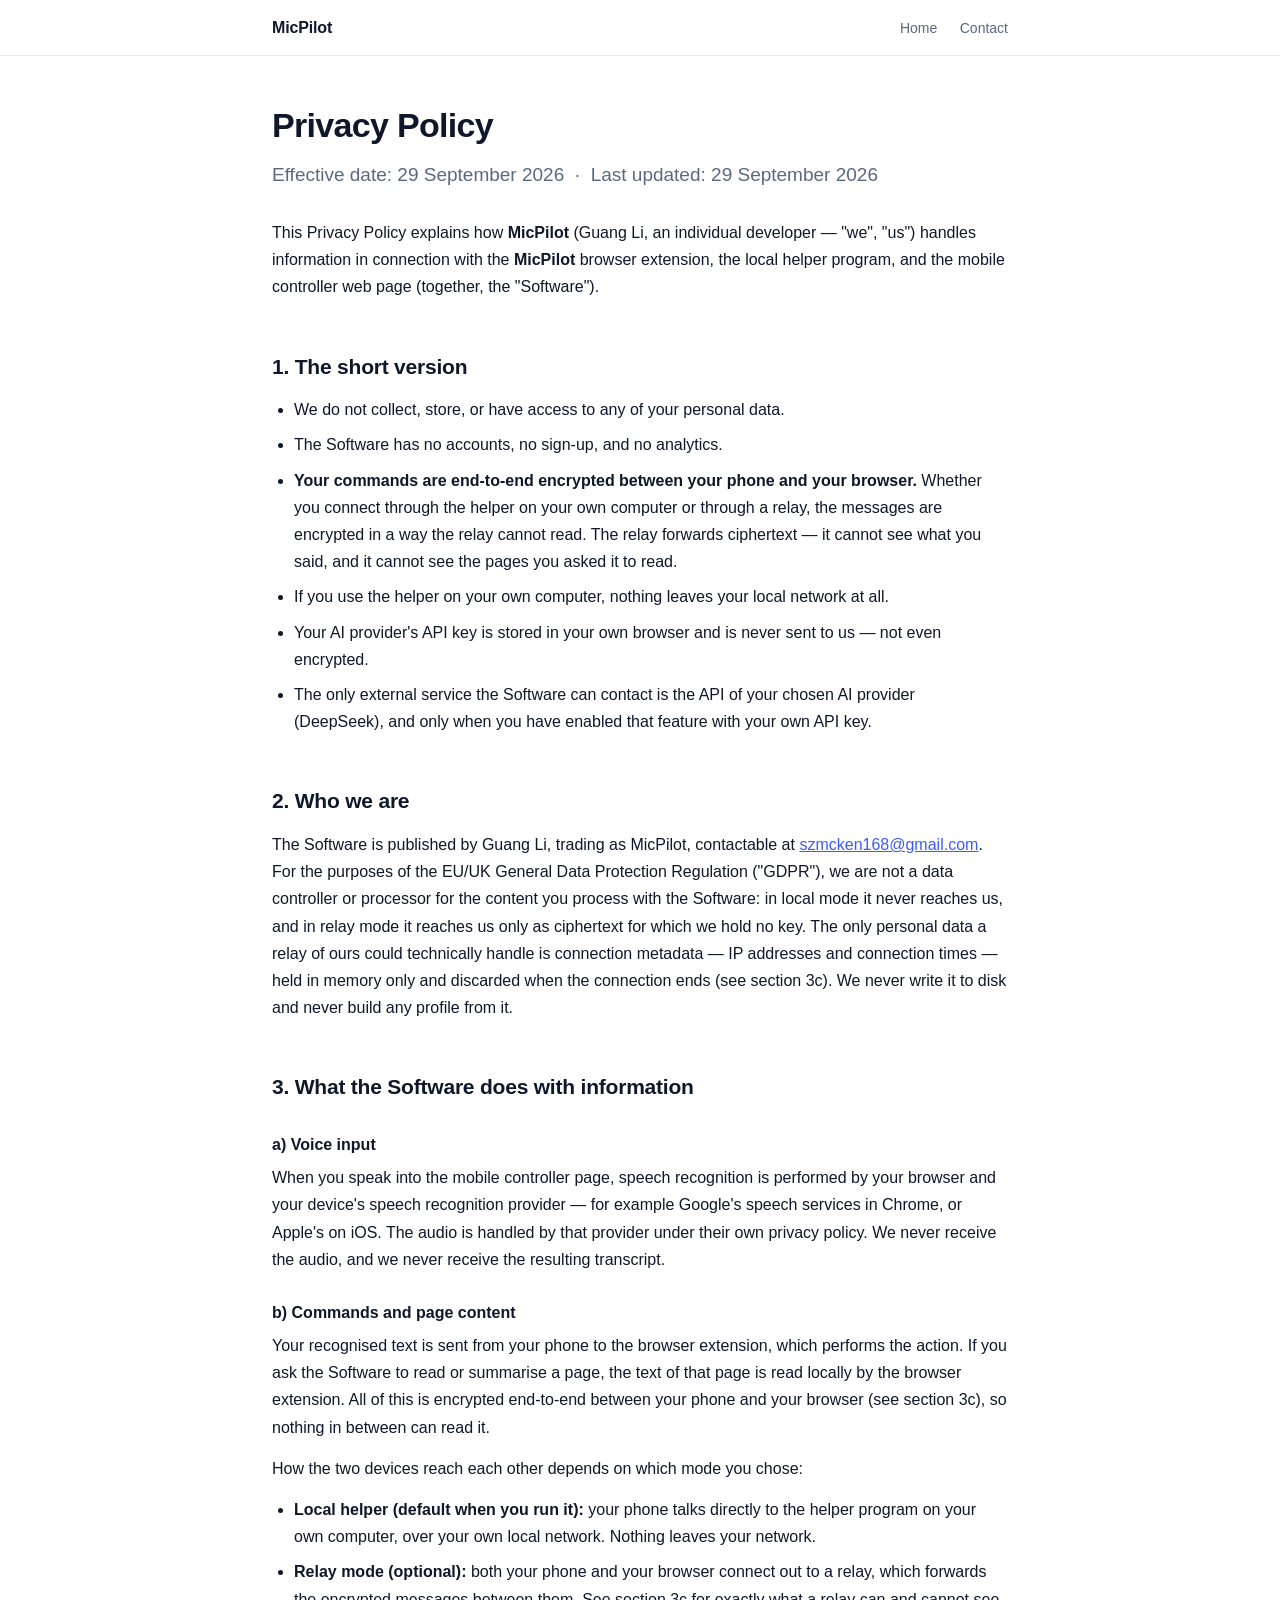
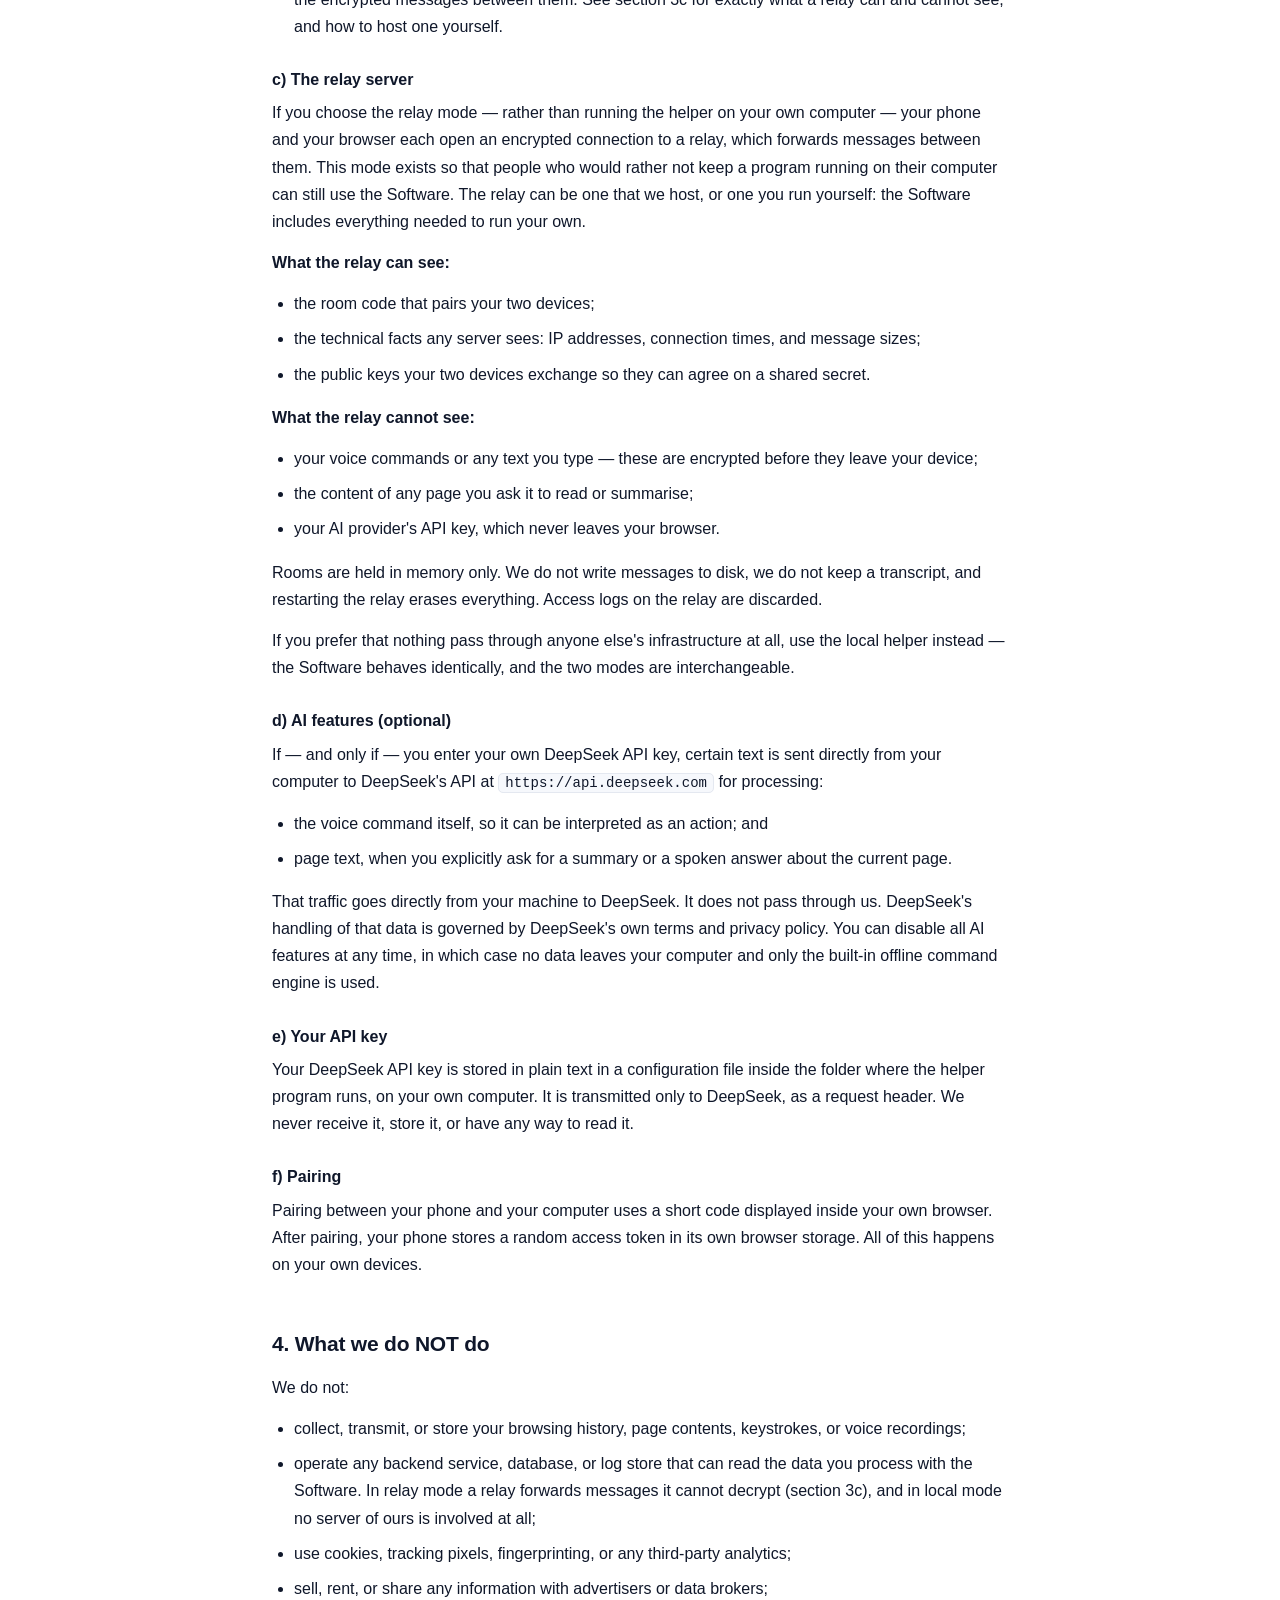
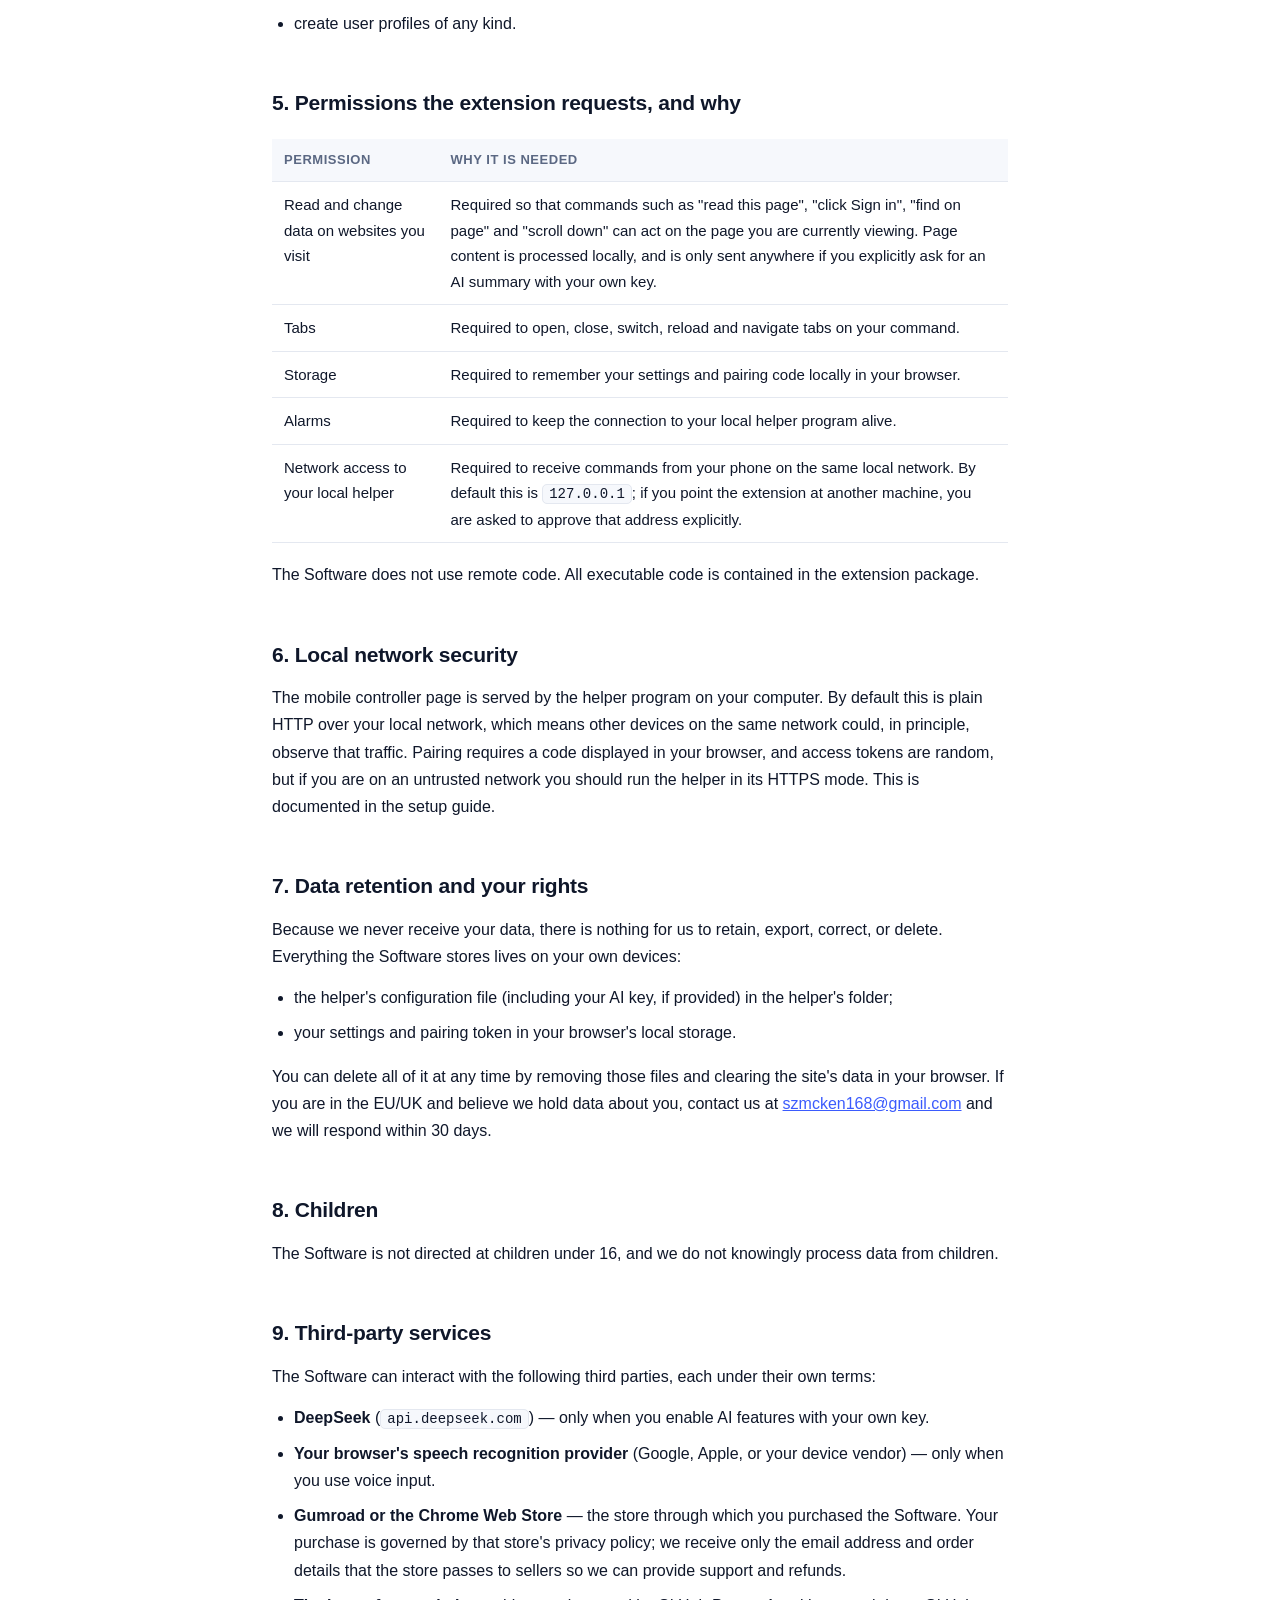
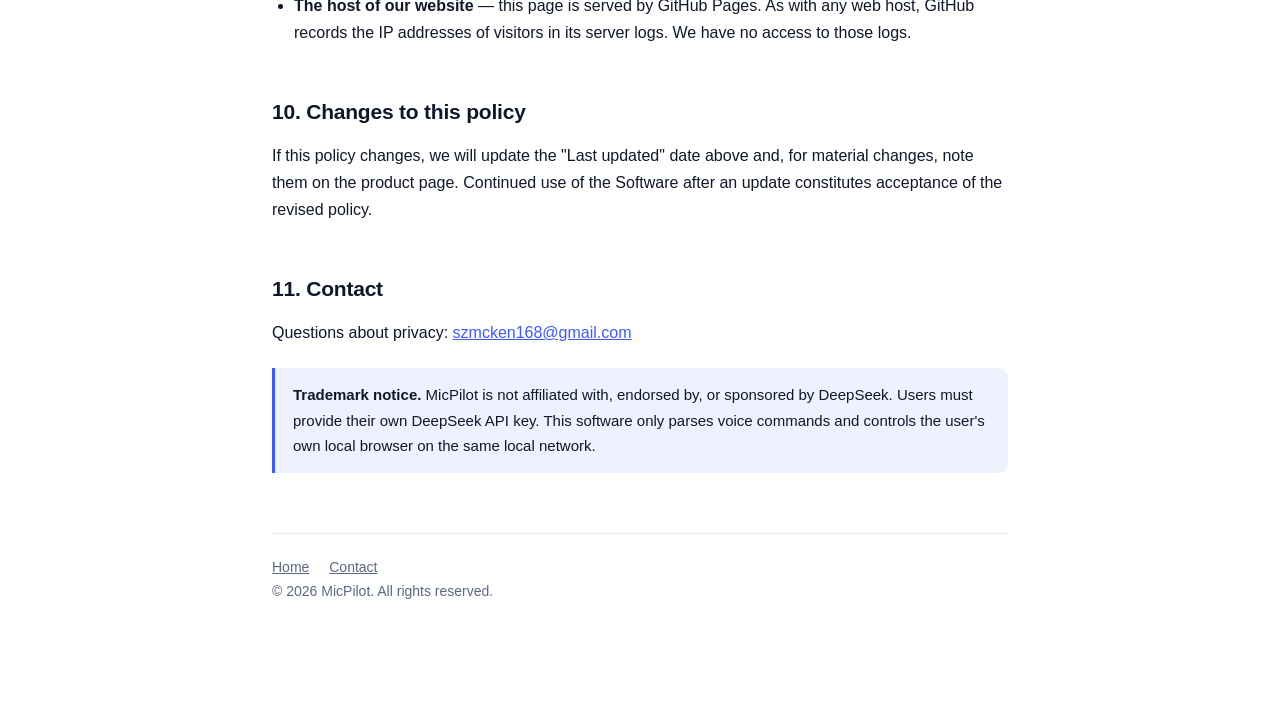
==== commit f82fac94: "Disclose the optional relay in the privacy policy" ====
--- a/privacy.html
+++ b/privacy.html
@@ -4,7 +4,7 @@
     <meta charset="utf-8" />
     <meta name="viewport" content="width=device-width, initial-scale=1" />
     <title>Privacy Policy — MicPilot</title>
-    <meta name="description" content="MicPilot privacy policy: no servers, no analytics, no data collection. Your voice commands and page content never leave your own devices." />
+    <meta name="description" content="MicPilot privacy policy: no accounts, no analytics, no data collection. Your voice commands and page content are end-to-end encrypted and, by default, never leave your own network." />
     <link rel="stylesheet" href="style.css" />
   </head>
   <body>
@@ -37,9 +37,20 @@
       <ul>
         <li>We do not collect, store, or have access to any of your personal data.</li>
         <li>The Software has no accounts, no sign-up, and no analytics.</li>
-        <li>Your voice commands and any data they produce stay on your own devices and your own local network.</li>
+        <li>
+          <strong>Your commands are end-to-end encrypted between your phone and your browser.</strong>
+          Whether you connect through the helper on your own computer or through a relay, the messages
+          are encrypted in a way the relay cannot read. The relay forwards ciphertext — it cannot see
+          what you said, and it cannot see the pages you asked it to read.
+        </li>
+        <li>
+          If you use the helper on your own computer, nothing leaves your local network at all.
+        </li>
+        <li>
+          Your AI provider's API key is stored in your own browser and is never sent to us — not even
+          encrypted.
+        </li>
         <li>The only external service the Software can contact is the API of your chosen AI provider (DeepSeek), and only when you have enabled that feature with your own API key.</li>
-        <li>We do not operate any server that receives your data.</li>
       </ul>
 
       <h2>2. Who we are</h2>
@@ -48,7 +59,11 @@
         trading as MicPilot, contactable at <a href="mailto:szmcken168@gmail.com">szmcken168@gmail.com</a>.
         For the purposes of the
         EU/UK General Data Protection Regulation ("GDPR"), we are not a data controller or processor for
-        the content you process with the Software, because that content never reaches us.
+        the content you process with the Software: in local mode it never reaches us, and in relay mode it
+        reaches us only as ciphertext for which we hold no key. The only personal data a relay of ours
+        could technically handle is connection metadata — IP addresses and connection times — held in
+        memory only and discarded when the connection ends (see section 3c). We never write it to disk and
+        never build any profile from it.
       </p>
 
       <h2>3. What the Software does with information</h2>
@@ -63,14 +78,56 @@
 
       <h3>b) Commands and page content</h3>
       <p>
-        Your recognised text is sent from your phone, over your own local network, to the helper program
-        running on your own computer. If you ask the Software to read or summarise a page, the text of
-        that page is read locally by the browser extension and passed to the helper program. This traffic
-        stays on your local network. It is not routed through, and is not visible to, any infrastructure
-        operated by us.
-      </p>
-
-      <h3>c) AI features (optional)</h3>
+        Your recognised text is sent from your phone to the browser extension, which performs the action.
+        If you ask the Software to read or summarise a page, the text of that page is read locally by the
+        browser extension. All of this is encrypted end-to-end between your phone and your browser (see
+        section 3c), so nothing in between can read it.
+      </p>
+      <p>
+        How the two devices reach each other depends on which mode you chose:
+      </p>
+      <ul>
+        <li>
+          <strong>Local helper (default when you run it):</strong> your phone talks directly to the helper
+          program on your own computer, over your own local network. Nothing leaves your network.
+        </li>
+        <li>
+          <strong>Relay mode (optional):</strong> both your phone and your browser connect out to a relay,
+          which forwards the encrypted messages between them. See section 3c for exactly what a relay can
+          and cannot see, and how to host one yourself.
+        </li>
+      </ul>
+
+      <h3>c) The relay server</h3>
+      <p>
+        If you choose the relay mode — rather than running the helper on your own computer — your phone and
+        your browser each open an encrypted connection to a relay, which forwards messages between them.
+        This mode exists so that people who would rather not keep a program running on their computer can
+        still use the Software. The relay can be one that we host, or one you run yourself: the Software
+        includes everything needed to run your own.
+      </p>
+      <p><strong>What the relay can see:</strong></p>
+      <ul>
+        <li>the room code that pairs your two devices;</li>
+        <li>the technical facts any server sees: IP addresses, connection times, and message sizes;</li>
+        <li>the public keys your two devices exchange so they can agree on a shared secret.</li>
+      </ul>
+      <p><strong>What the relay cannot see:</strong></p>
+      <ul>
+        <li>your voice commands or any text you type — these are encrypted before they leave your device;</li>
+        <li>the content of any page you ask it to read or summarise;</li>
+        <li>your AI provider's API key, which never leaves your browser.</li>
+      </ul>
+      <p>
+        Rooms are held in memory only. We do not write messages to disk, we do not keep a transcript, and
+        restarting the relay erases everything. Access logs on the relay are discarded.
+      </p>
+      <p>
+        If you prefer that nothing pass through anyone else's infrastructure at all, use the local helper
+        instead — the Software behaves identically, and the two modes are interchangeable.
+      </p>
+
+      <h3>d) AI features (optional)</h3>
       <p>
         If — and only if — you enter your own DeepSeek API key, certain text is sent directly from your
         computer to DeepSeek's API at <code>https://api.deepseek.com</code> for processing:
@@ -86,14 +143,14 @@
         command engine is used.
       </p>
 
-      <h3>d) Your API key</h3>
+      <h3>e) Your API key</h3>
       <p>
         Your DeepSeek API key is stored in plain text in a configuration file inside the folder where the
         helper program runs, on your own computer. It is transmitted only to DeepSeek, as a request
         header. We never receive it, store it, or have any way to read it.
       </p>
 
-      <h3>e) Pairing</h3>
+      <h3>f) Pairing</h3>
       <p>
         Pairing between your phone and your computer uses a short code displayed inside your own browser.
         After pairing, your phone stores a random access token in its own browser storage. All of this
@@ -104,7 +161,7 @@
       <p>We do not:</p>
       <ul>
         <li>collect, transmit, or store your browsing history, page contents, keystrokes, or voice recordings;</li>
-        <li>operate any backend service, database, or log store that receives data from the Software;</li>
+        <li>operate any backend service, database, or log store that can read the data you process with the Software. In relay mode a relay forwards messages it cannot decrypt (section 3c), and in local mode no server of ours is involved at all;</li>
         <li>use cookies, tracking pixels, fingerprinting, or any third-party analytics;</li>
         <li>sell, rent, or share any information with advertisers or data brokers;</li>
         <li>create user profiles of any kind.</li>
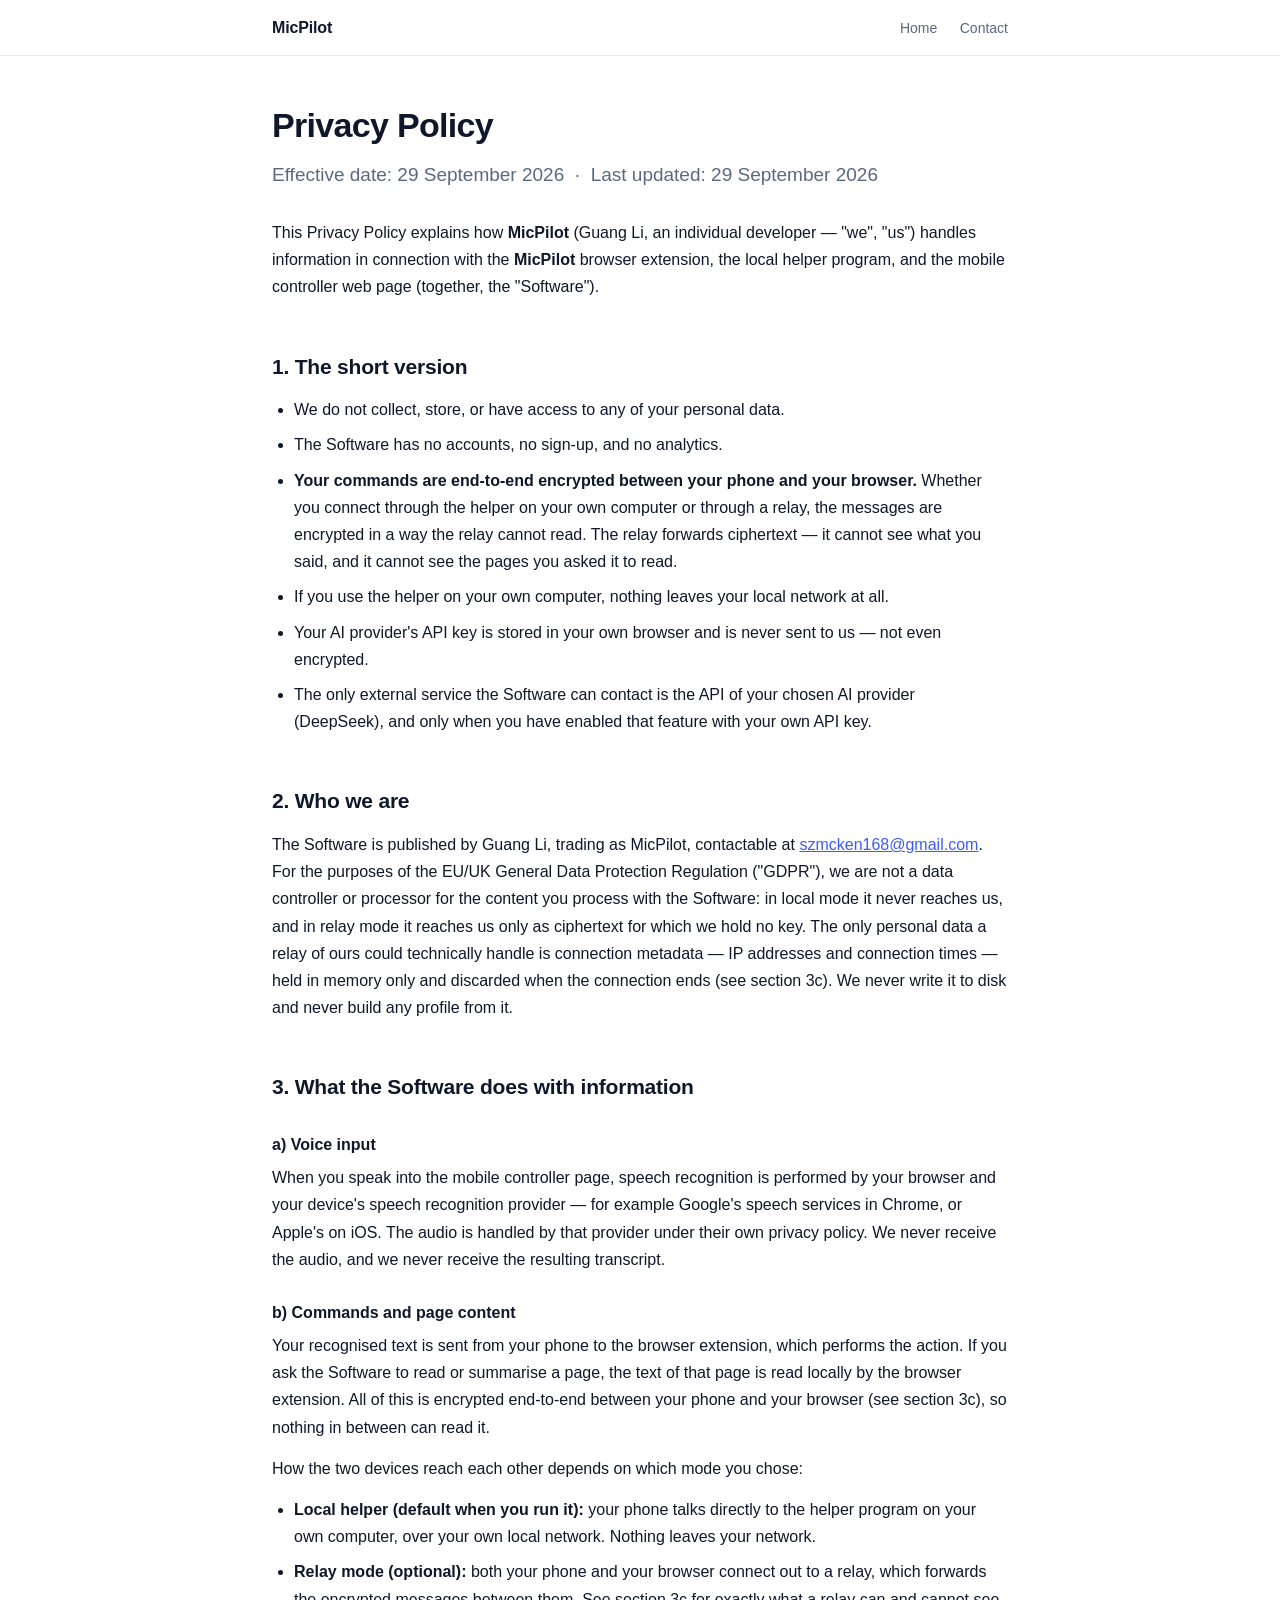
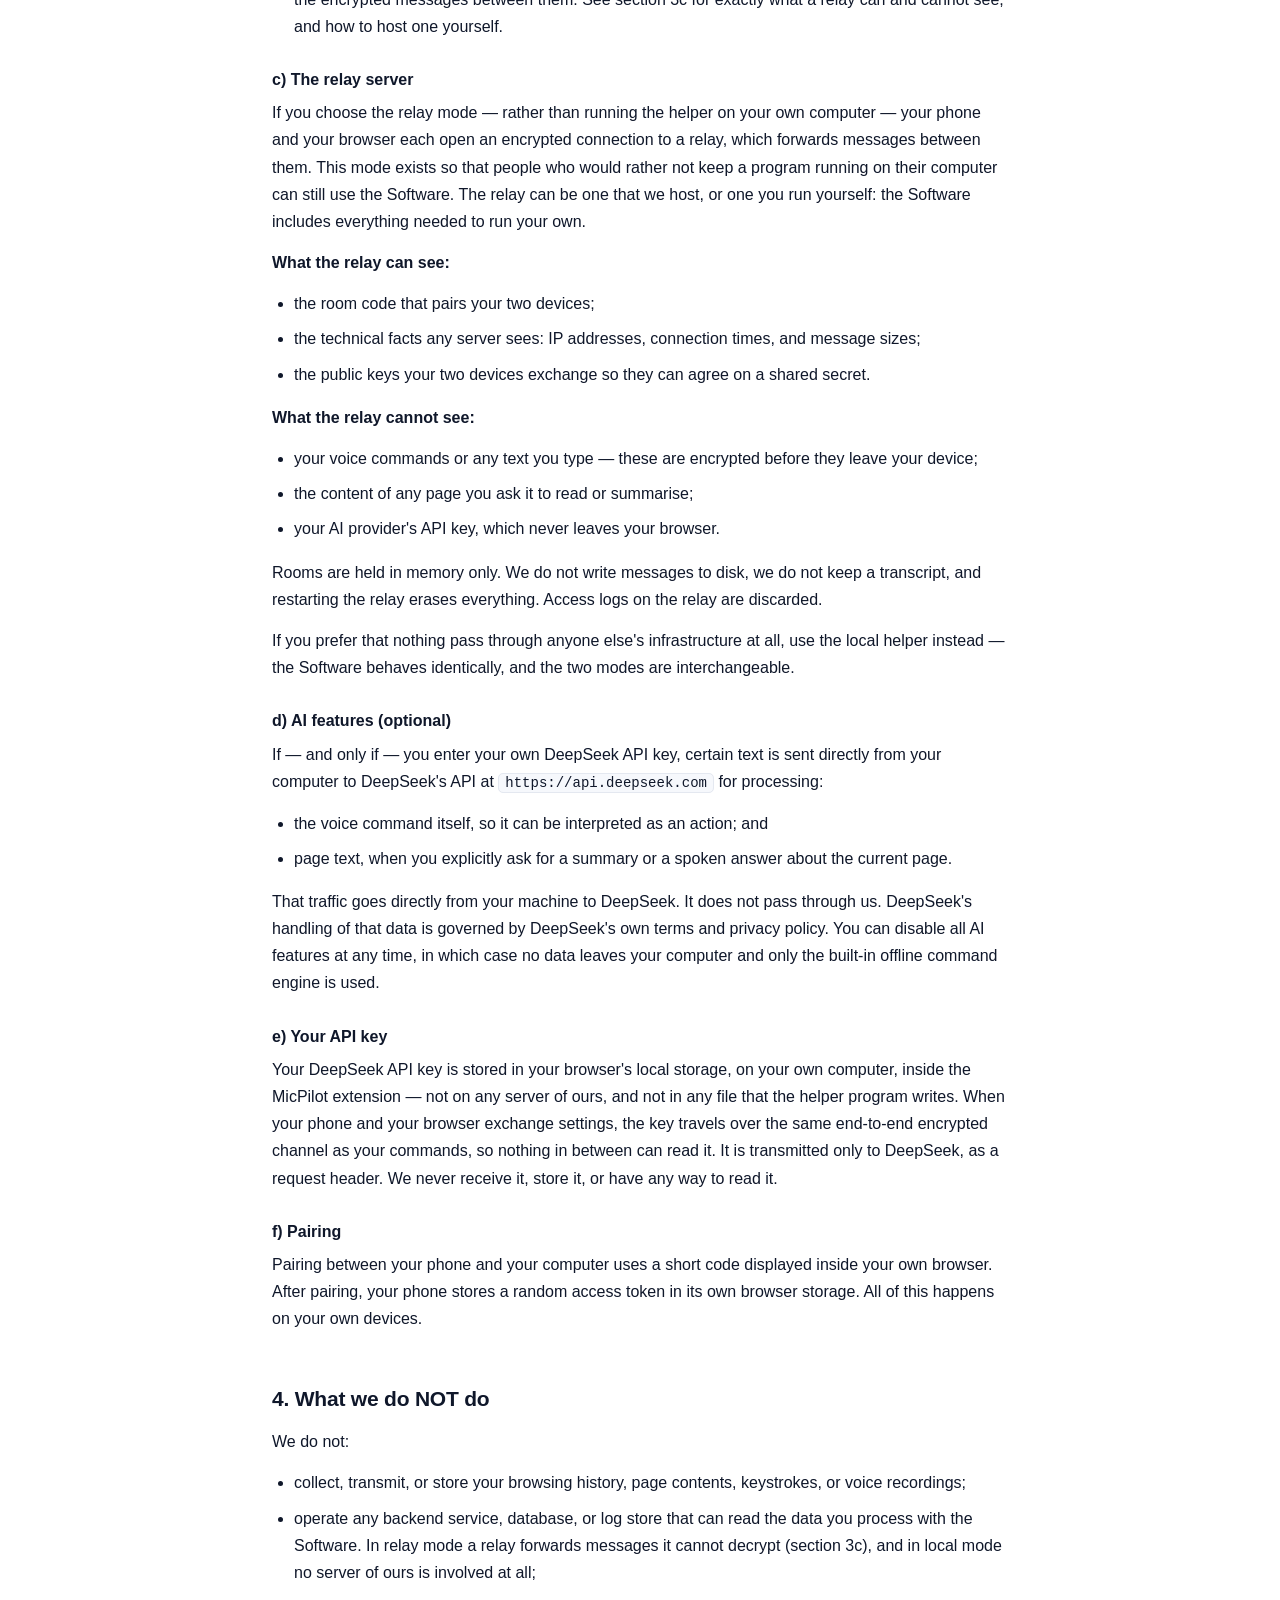
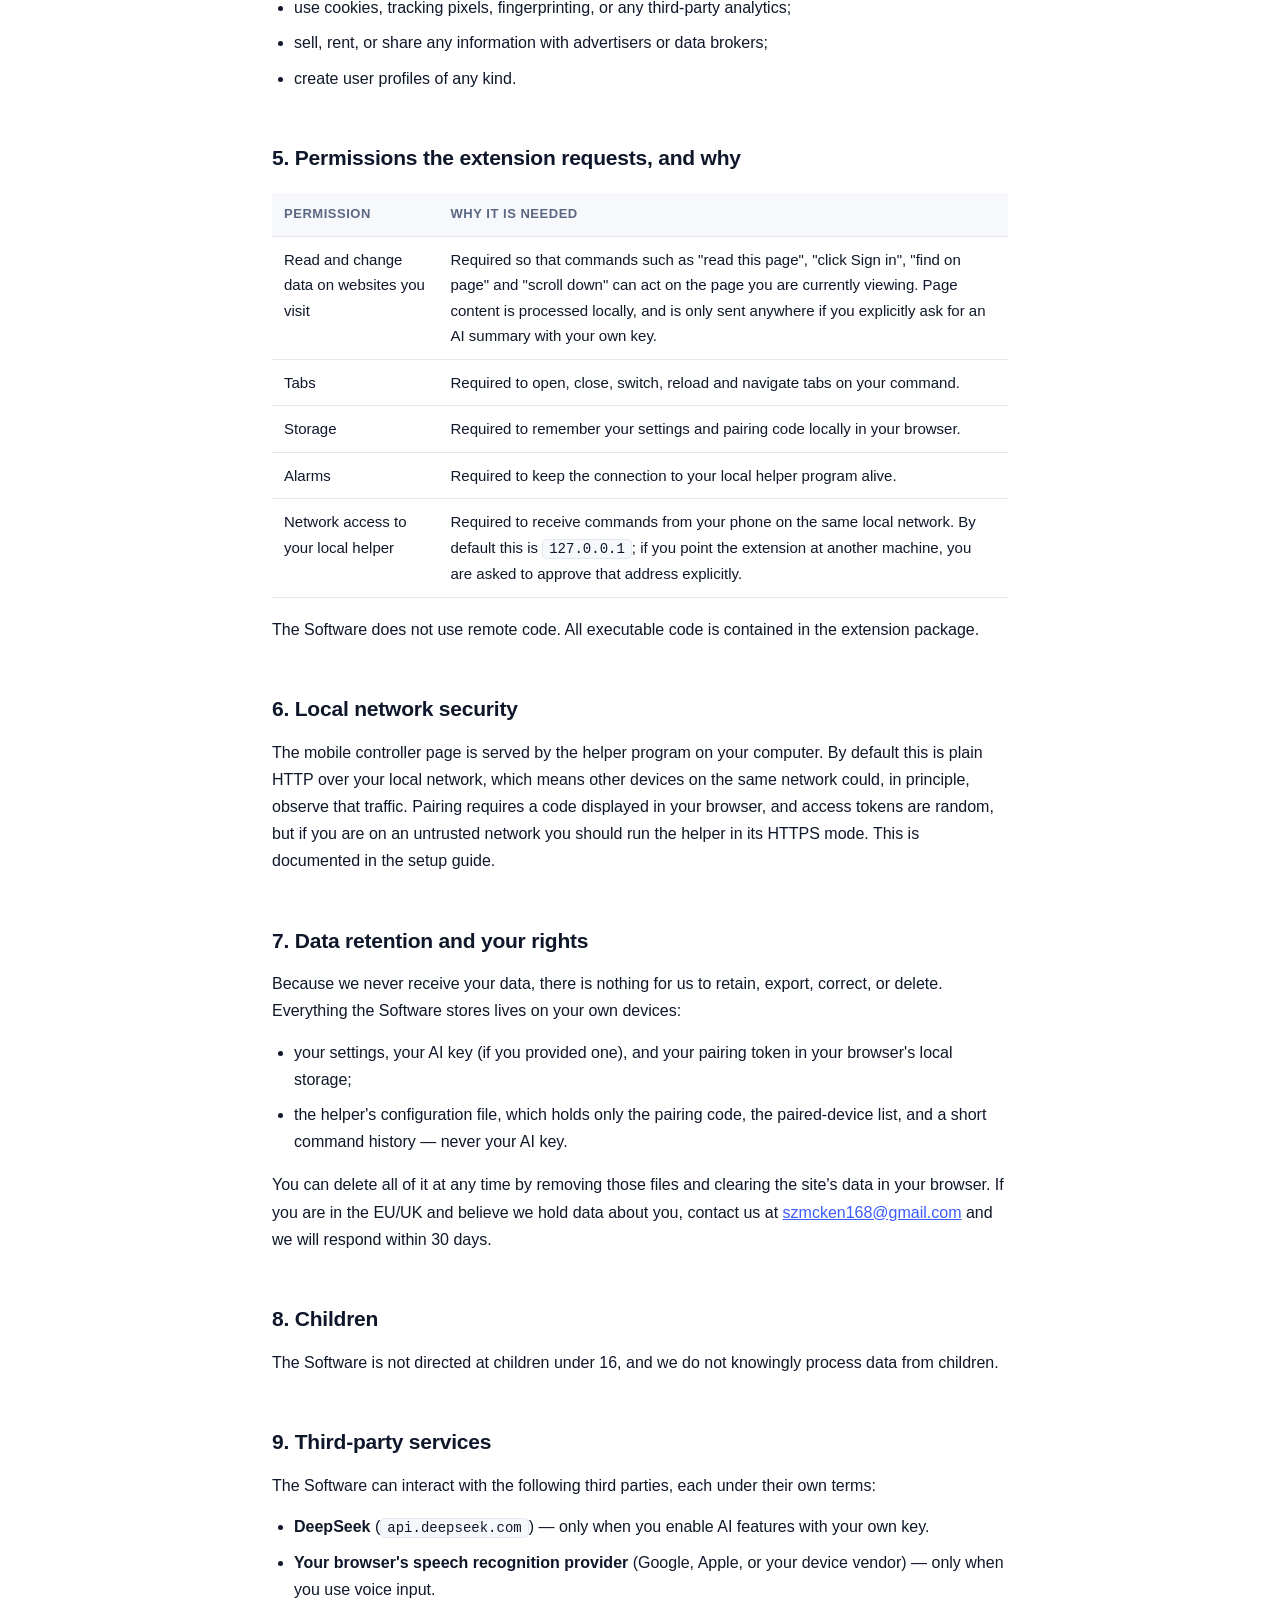
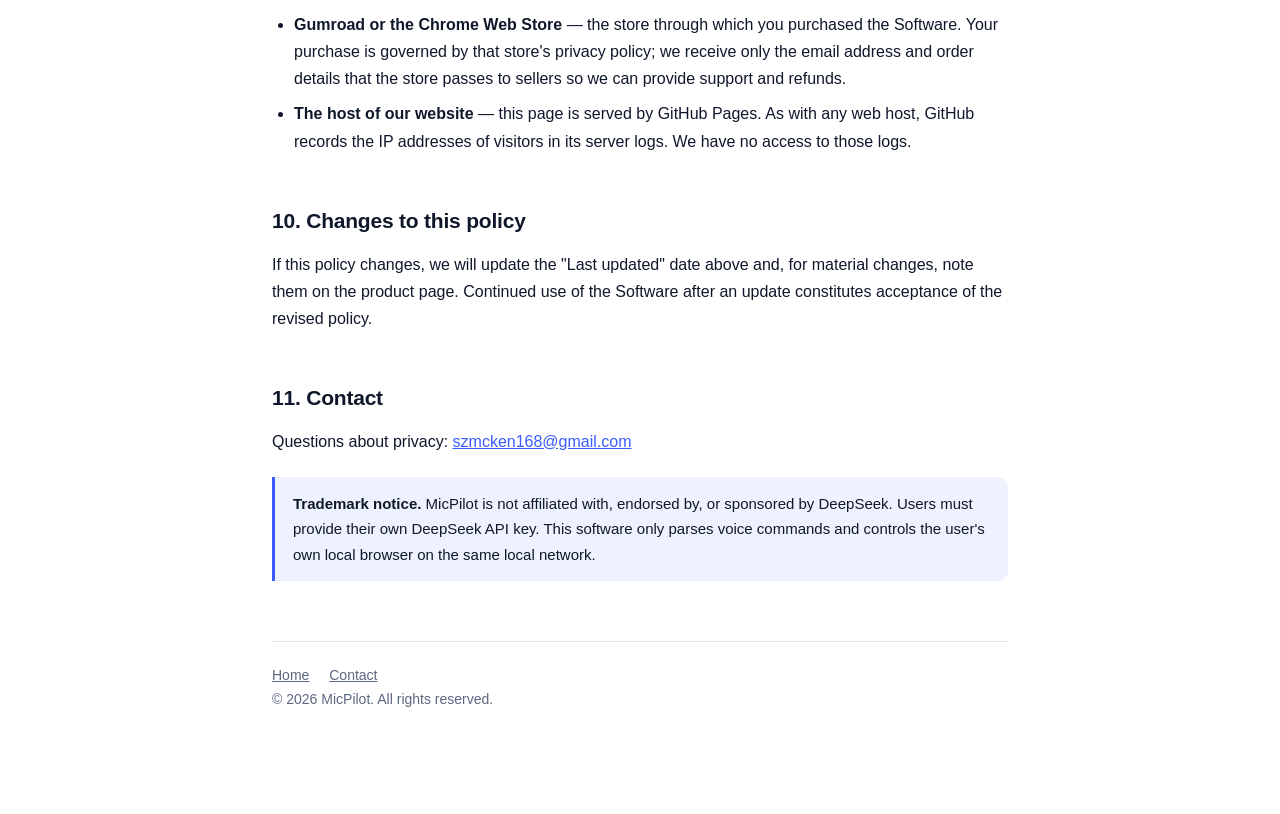
==== commit 7ca81f89: "Clarify where the API key is stored" ====
--- a/privacy.html
+++ b/privacy.html
@@ -145,9 +145,12 @@
 
       <h3>e) Your API key</h3>
       <p>
-        Your DeepSeek API key is stored in plain text in a configuration file inside the folder where the
-        helper program runs, on your own computer. It is transmitted only to DeepSeek, as a request
-        header. We never receive it, store it, or have any way to read it.
+        Your DeepSeek API key is stored in your browser's local storage, on your own computer, inside the
+        MicPilot extension — not on any server of ours, and not in any file that the helper program
+        writes. When your phone and your browser exchange settings, the key travels over the same
+        end-to-end encrypted channel as your commands, so nothing in between can read it. It is
+        transmitted only to DeepSeek, as a request header. We never receive it, store it, or have any way
+        to read it.
       </p>
 
       <h3>f) Pairing</h3>
@@ -225,8 +228,8 @@
         Everything the Software stores lives on your own devices:
       </p>
       <ul>
-        <li>the helper's configuration file (including your AI key, if provided) in the helper's folder;</li>
-        <li>your settings and pairing token in your browser's local storage.</li>
+        <li>your settings, your AI key (if you provided one), and your pairing token in your browser's local storage;</li>
+        <li>the helper's configuration file, which holds only the pairing code, the paired-device list, and a short command history — never your AI key.</li>
       </ul>
       <p>
         You can delete all of it at any time by removing those files and clearing the site's data in your
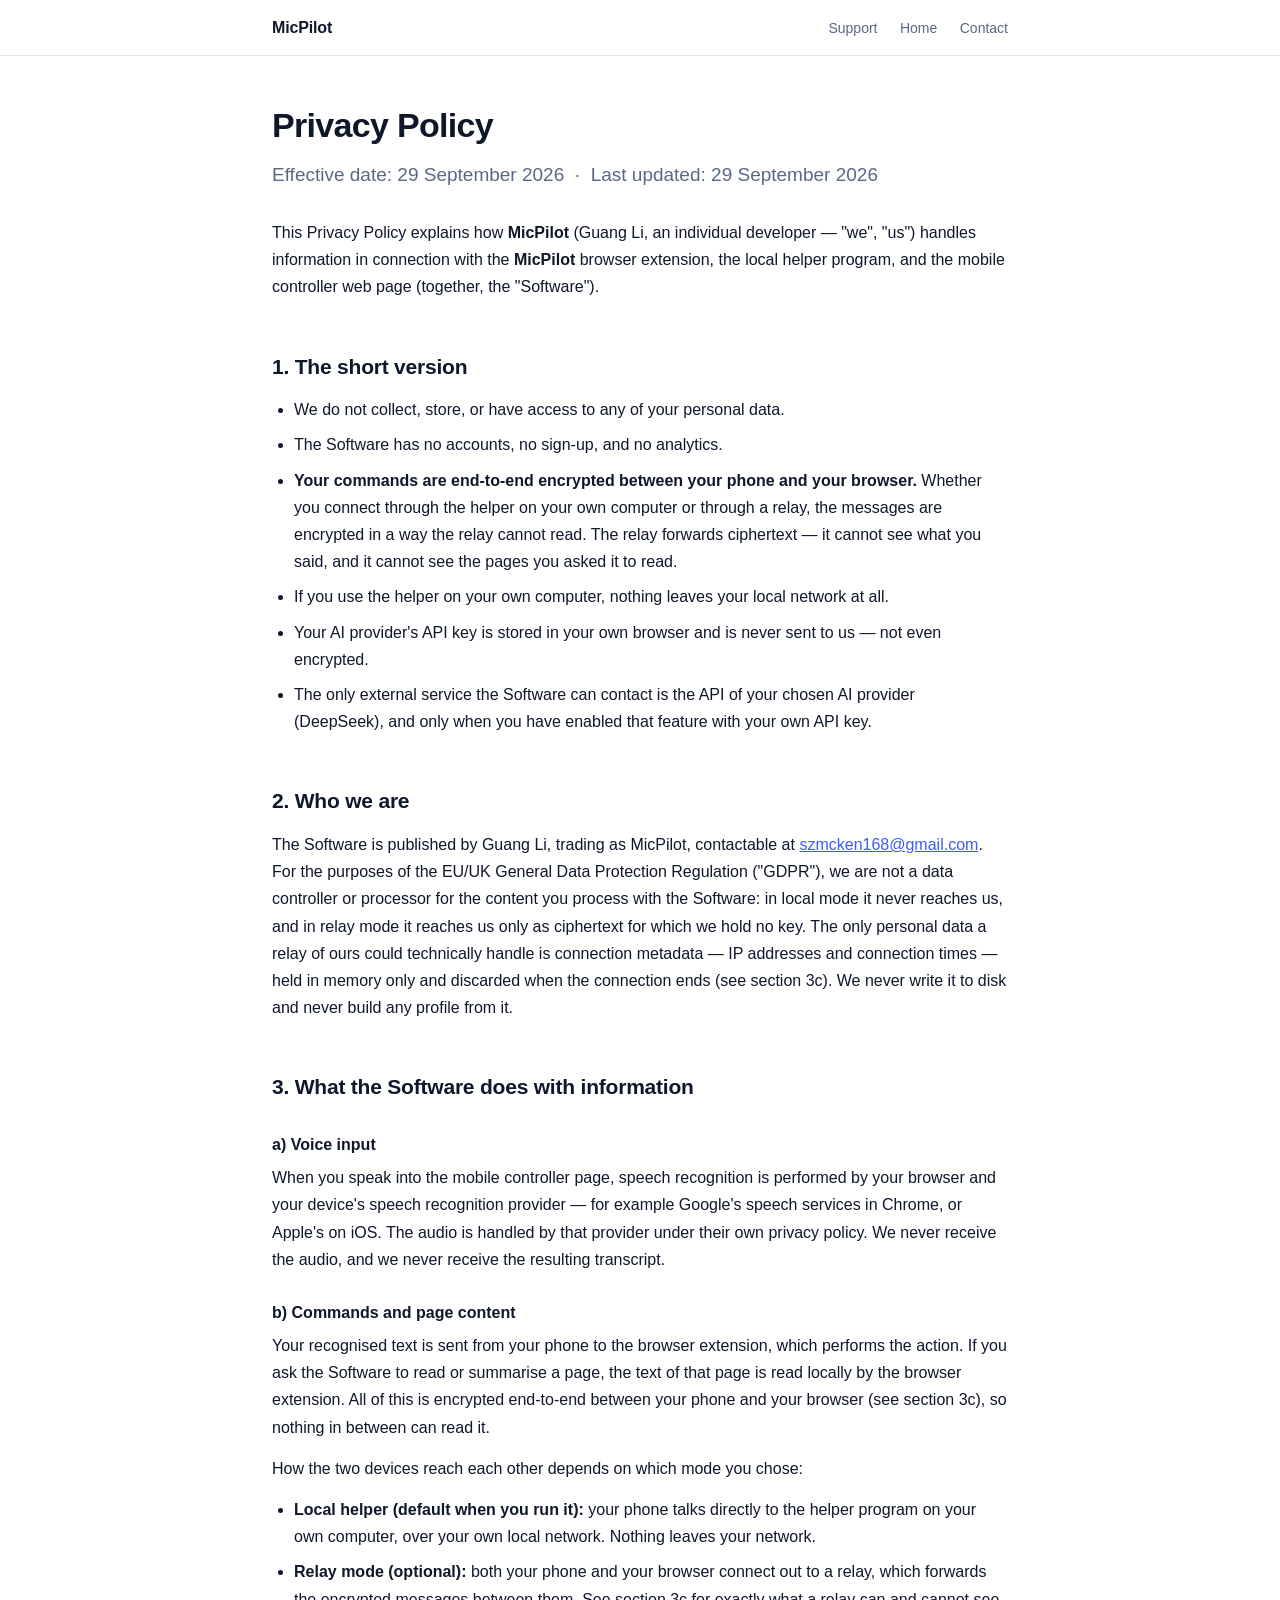
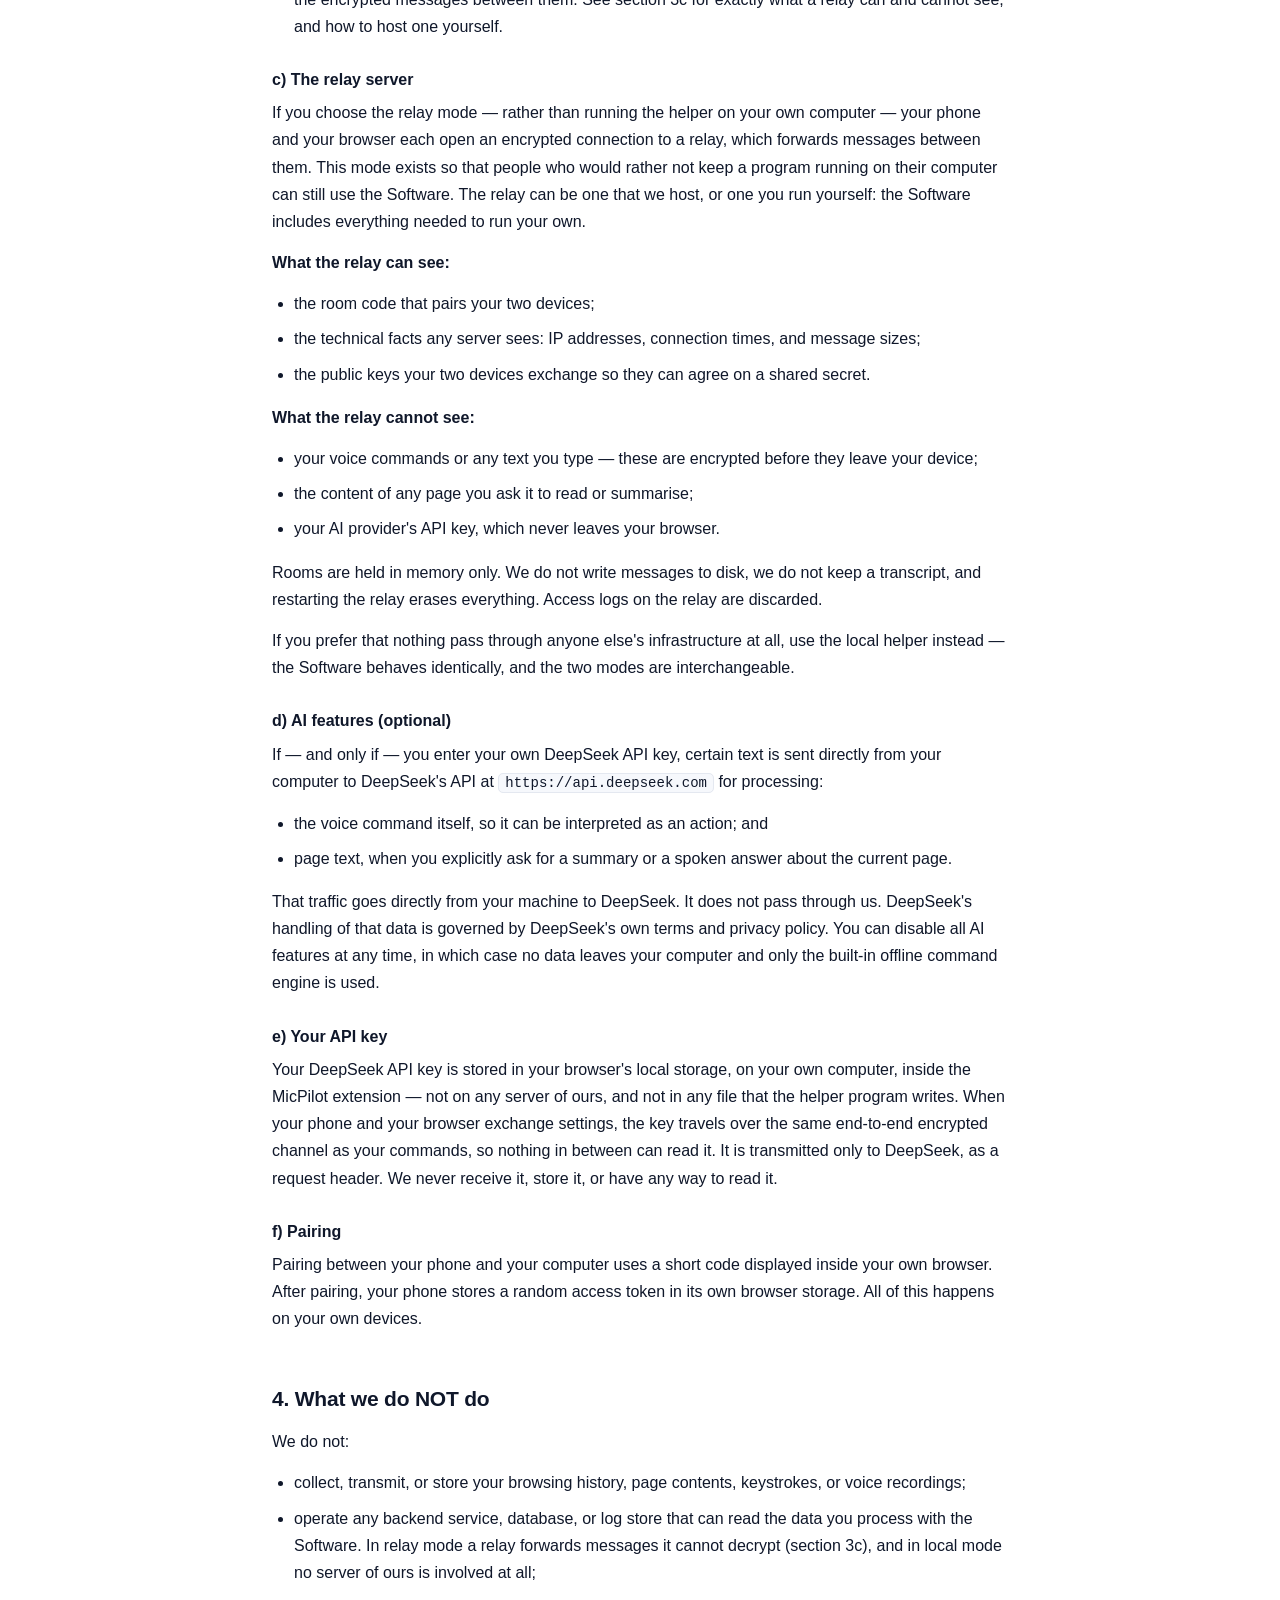
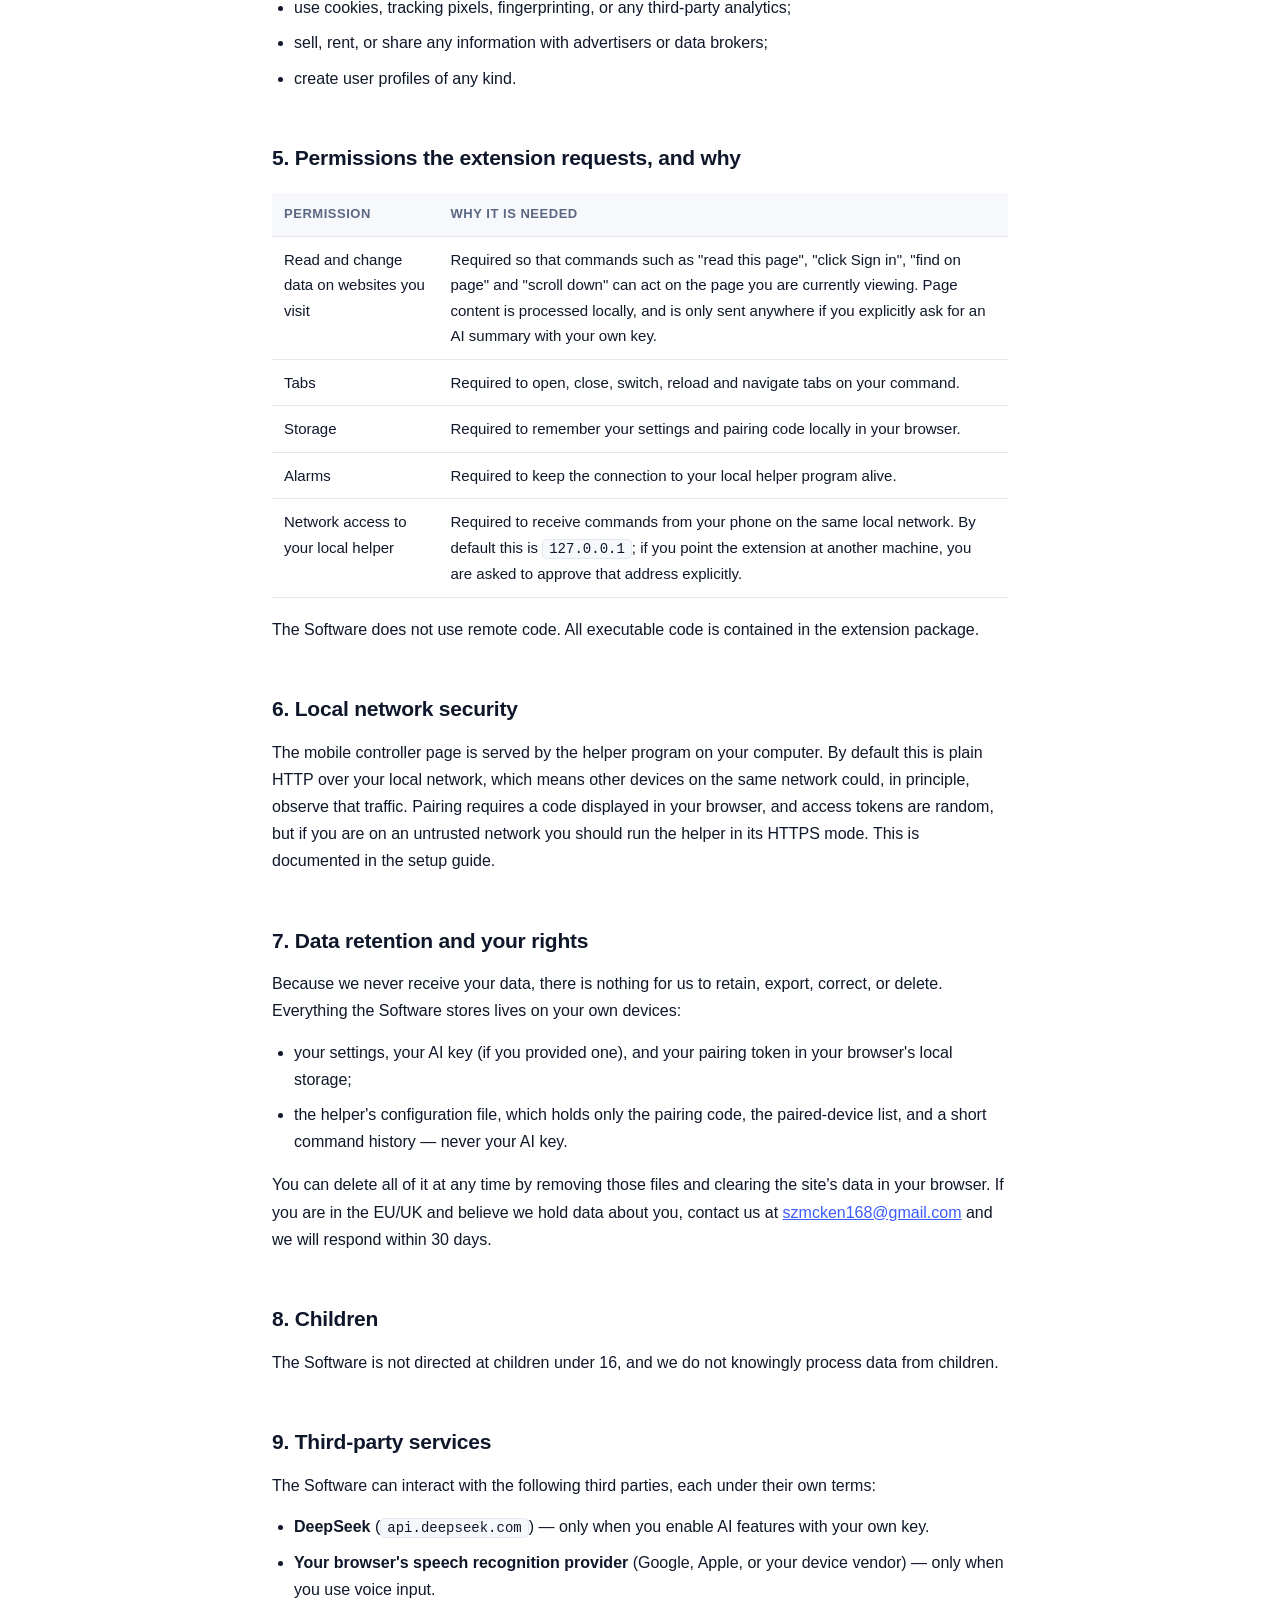
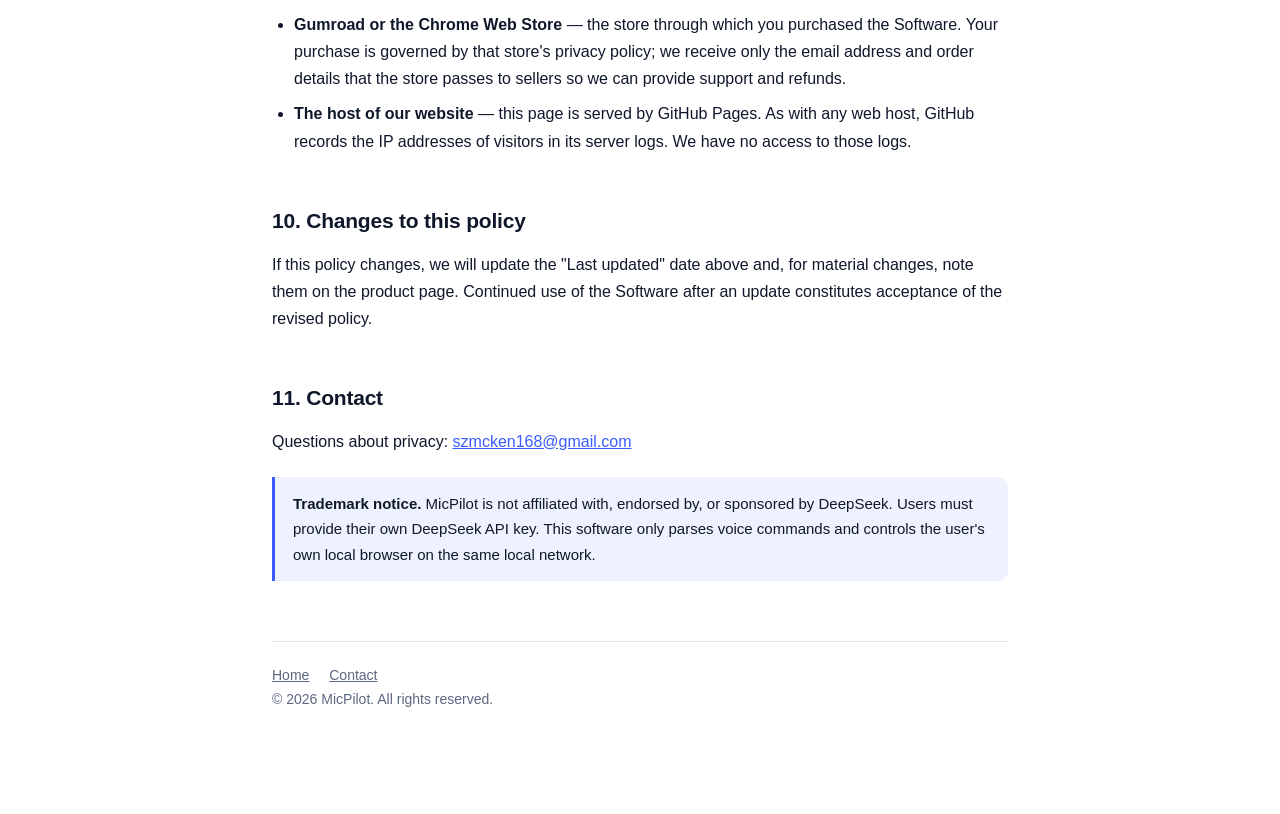
==== commit 7f6dfce2: "Add a support page" ====
--- a/privacy.html
+++ b/privacy.html
@@ -12,6 +12,7 @@
       <div class="inner">
         <span class="brand">MicPilot</span>
         <nav>
+          <a href="support.html">Support</a>
           <a href="index.html">Home</a>
           <a href="mailto:szmcken168@gmail.com">Contact</a>
         </nav>
